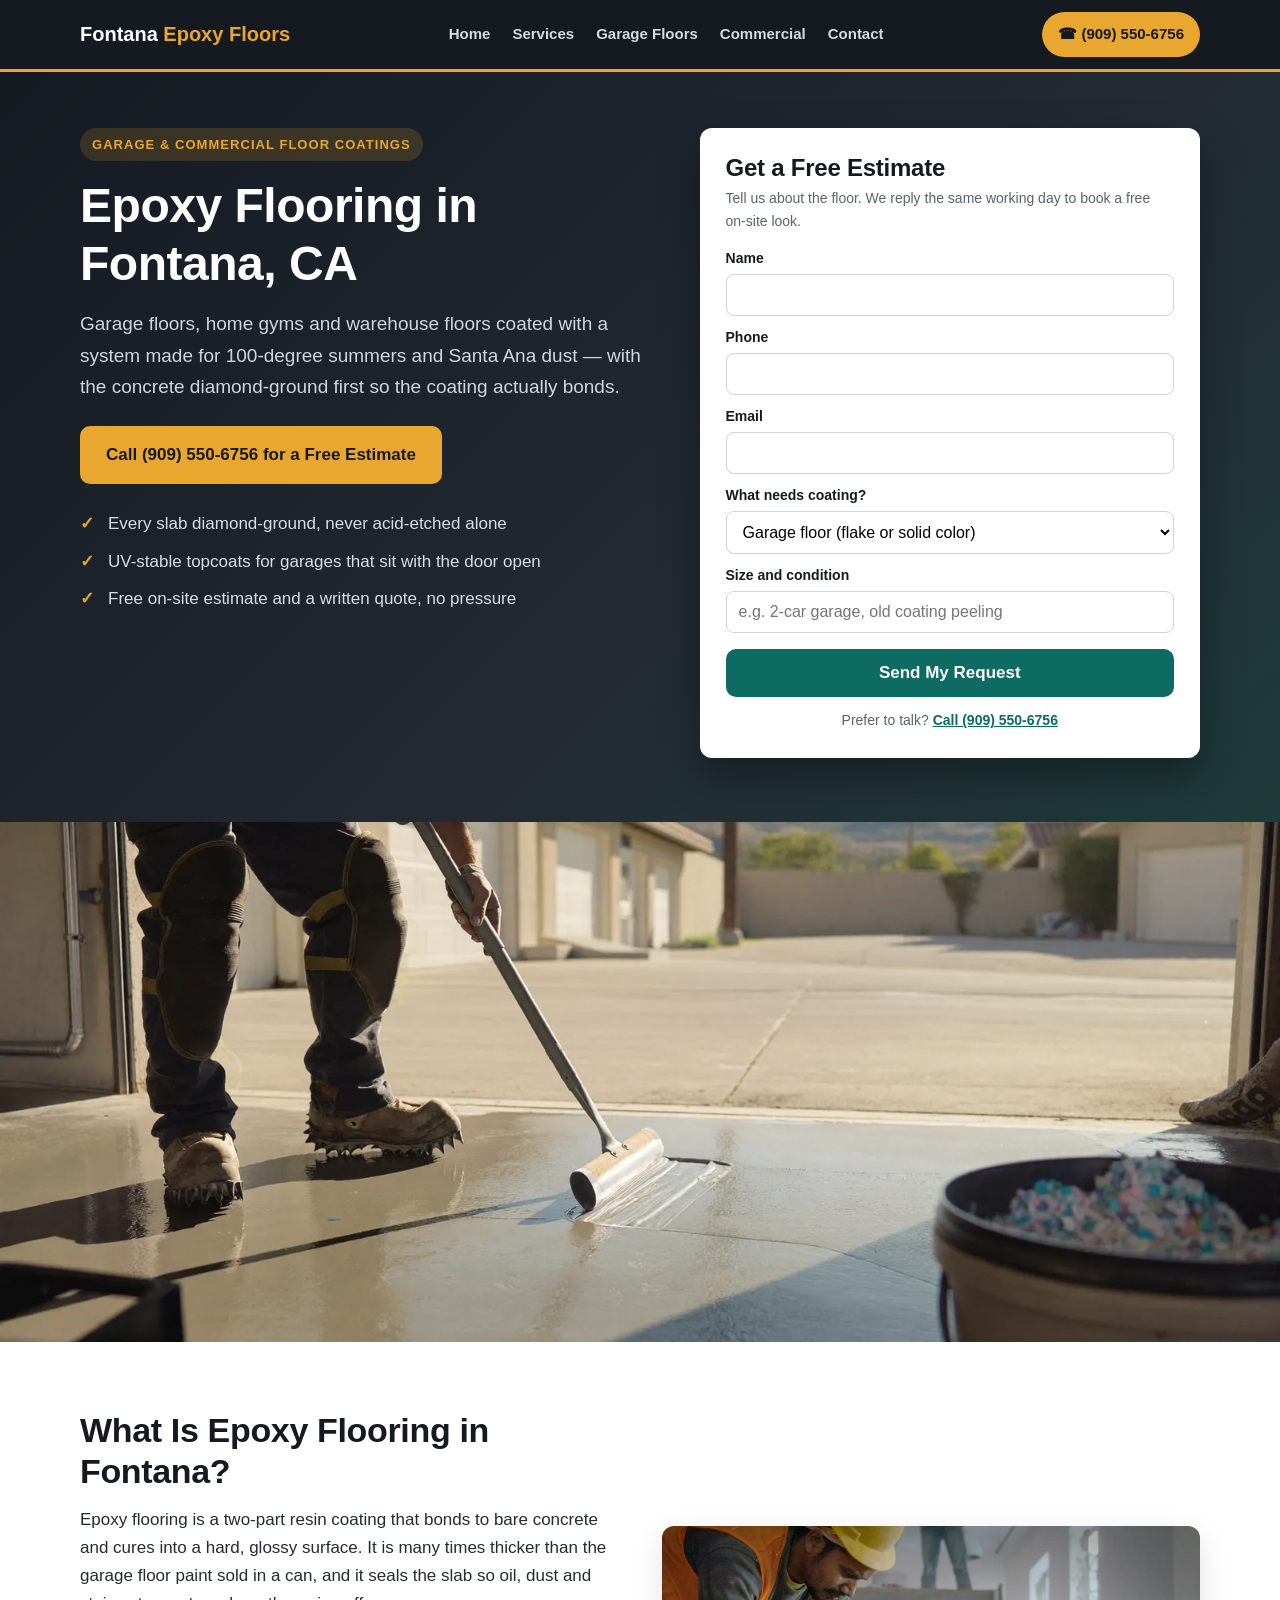
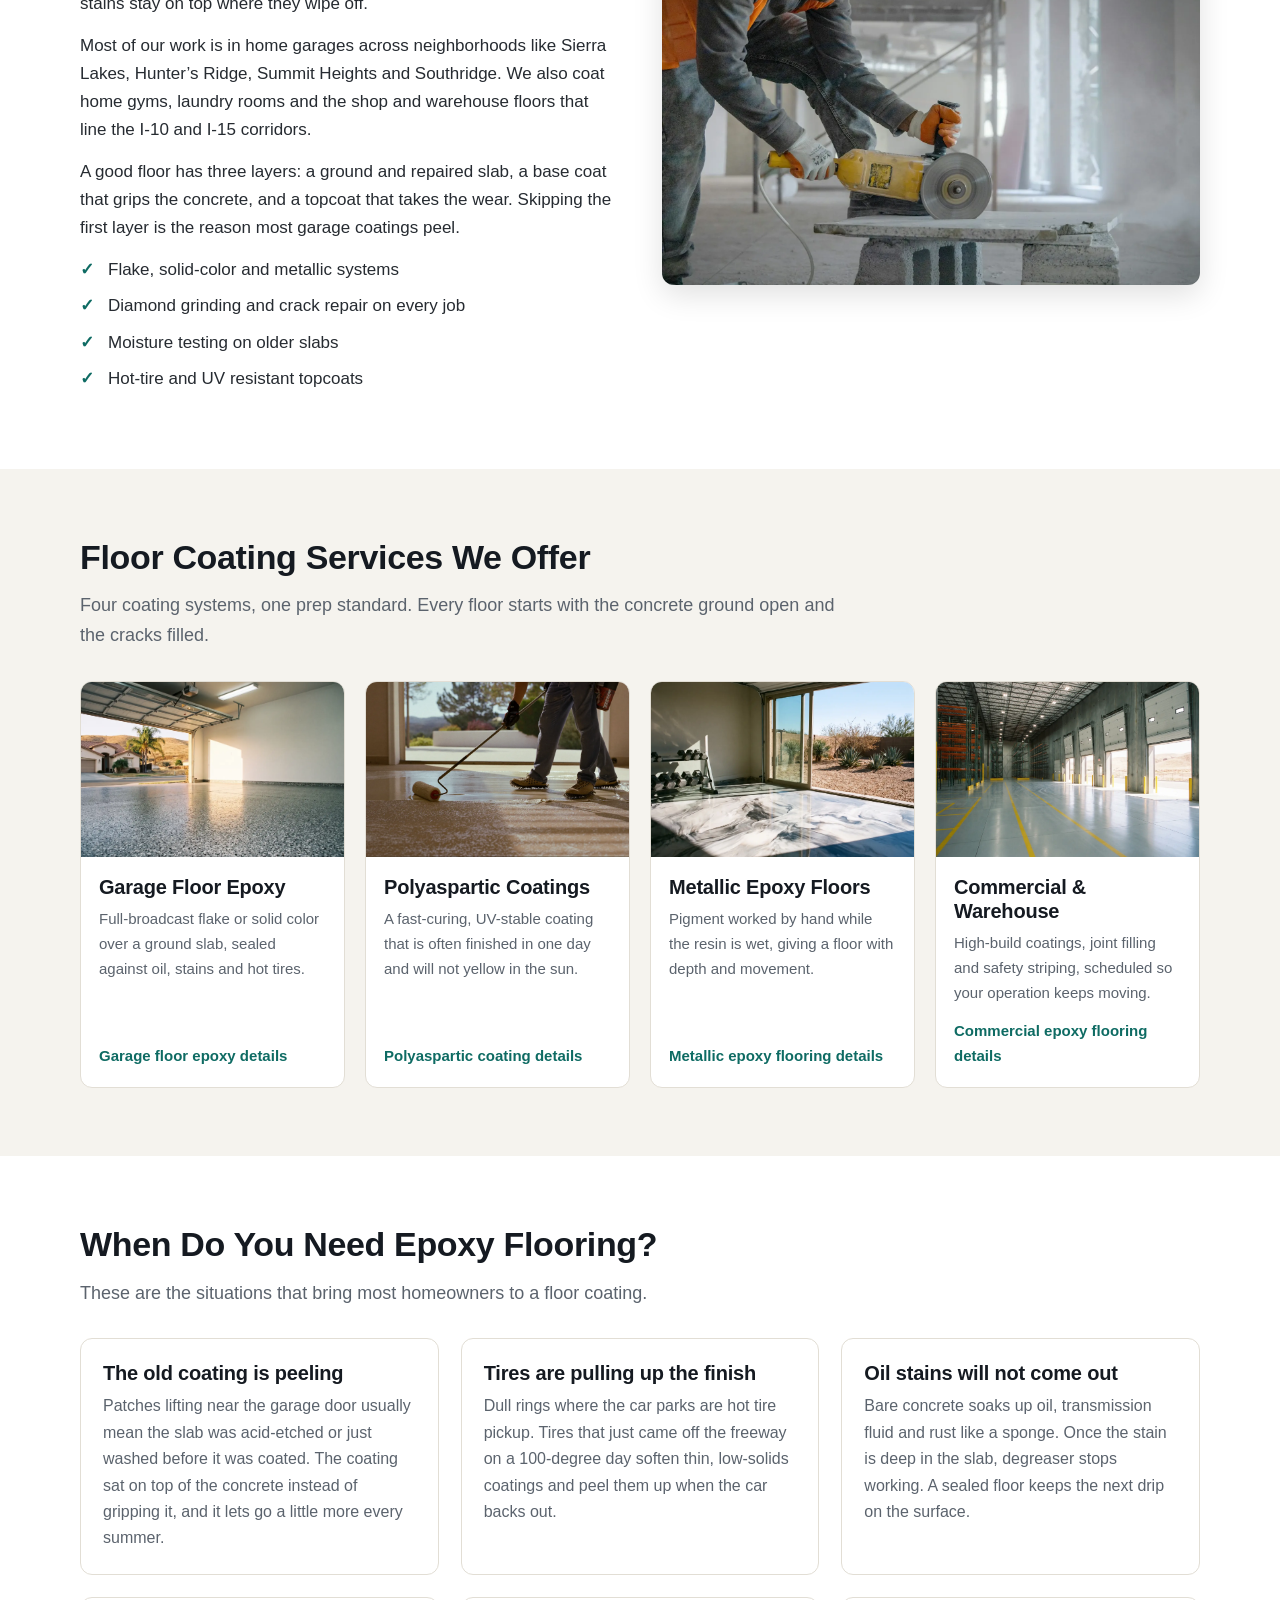
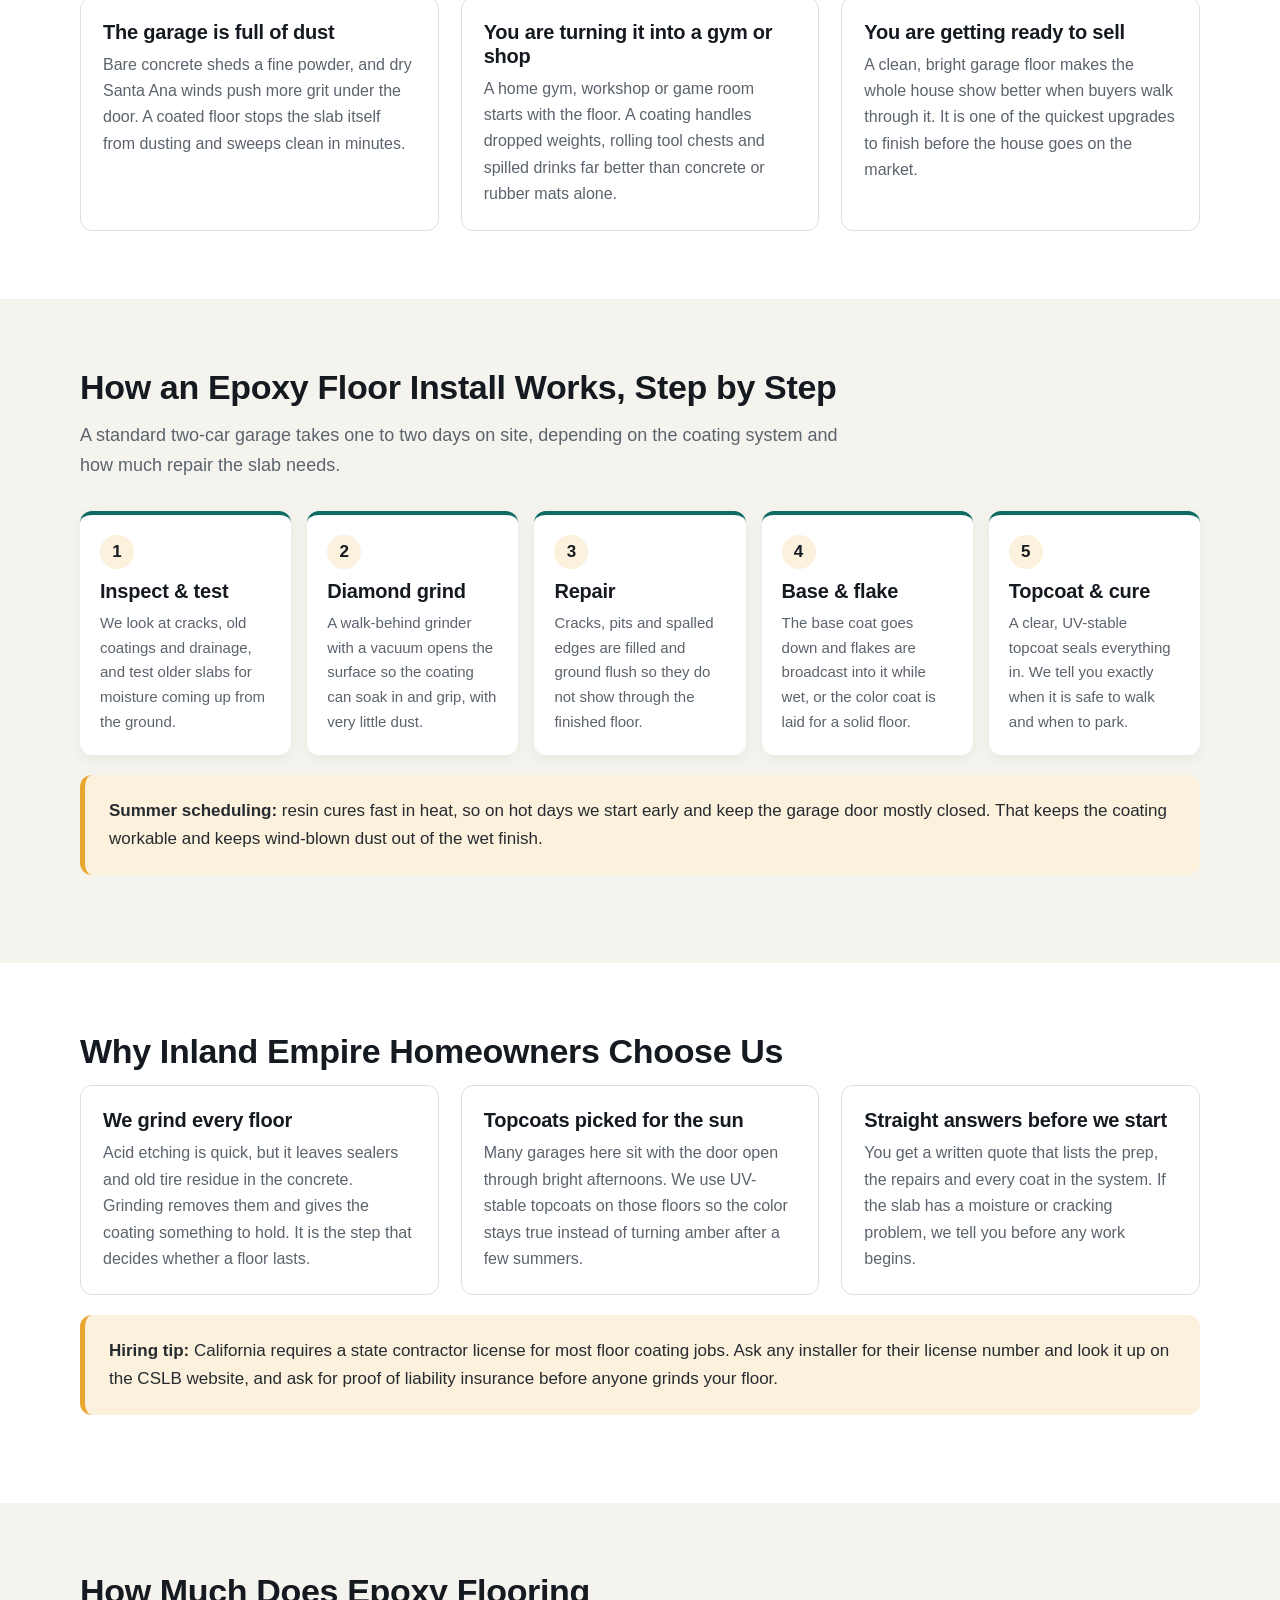
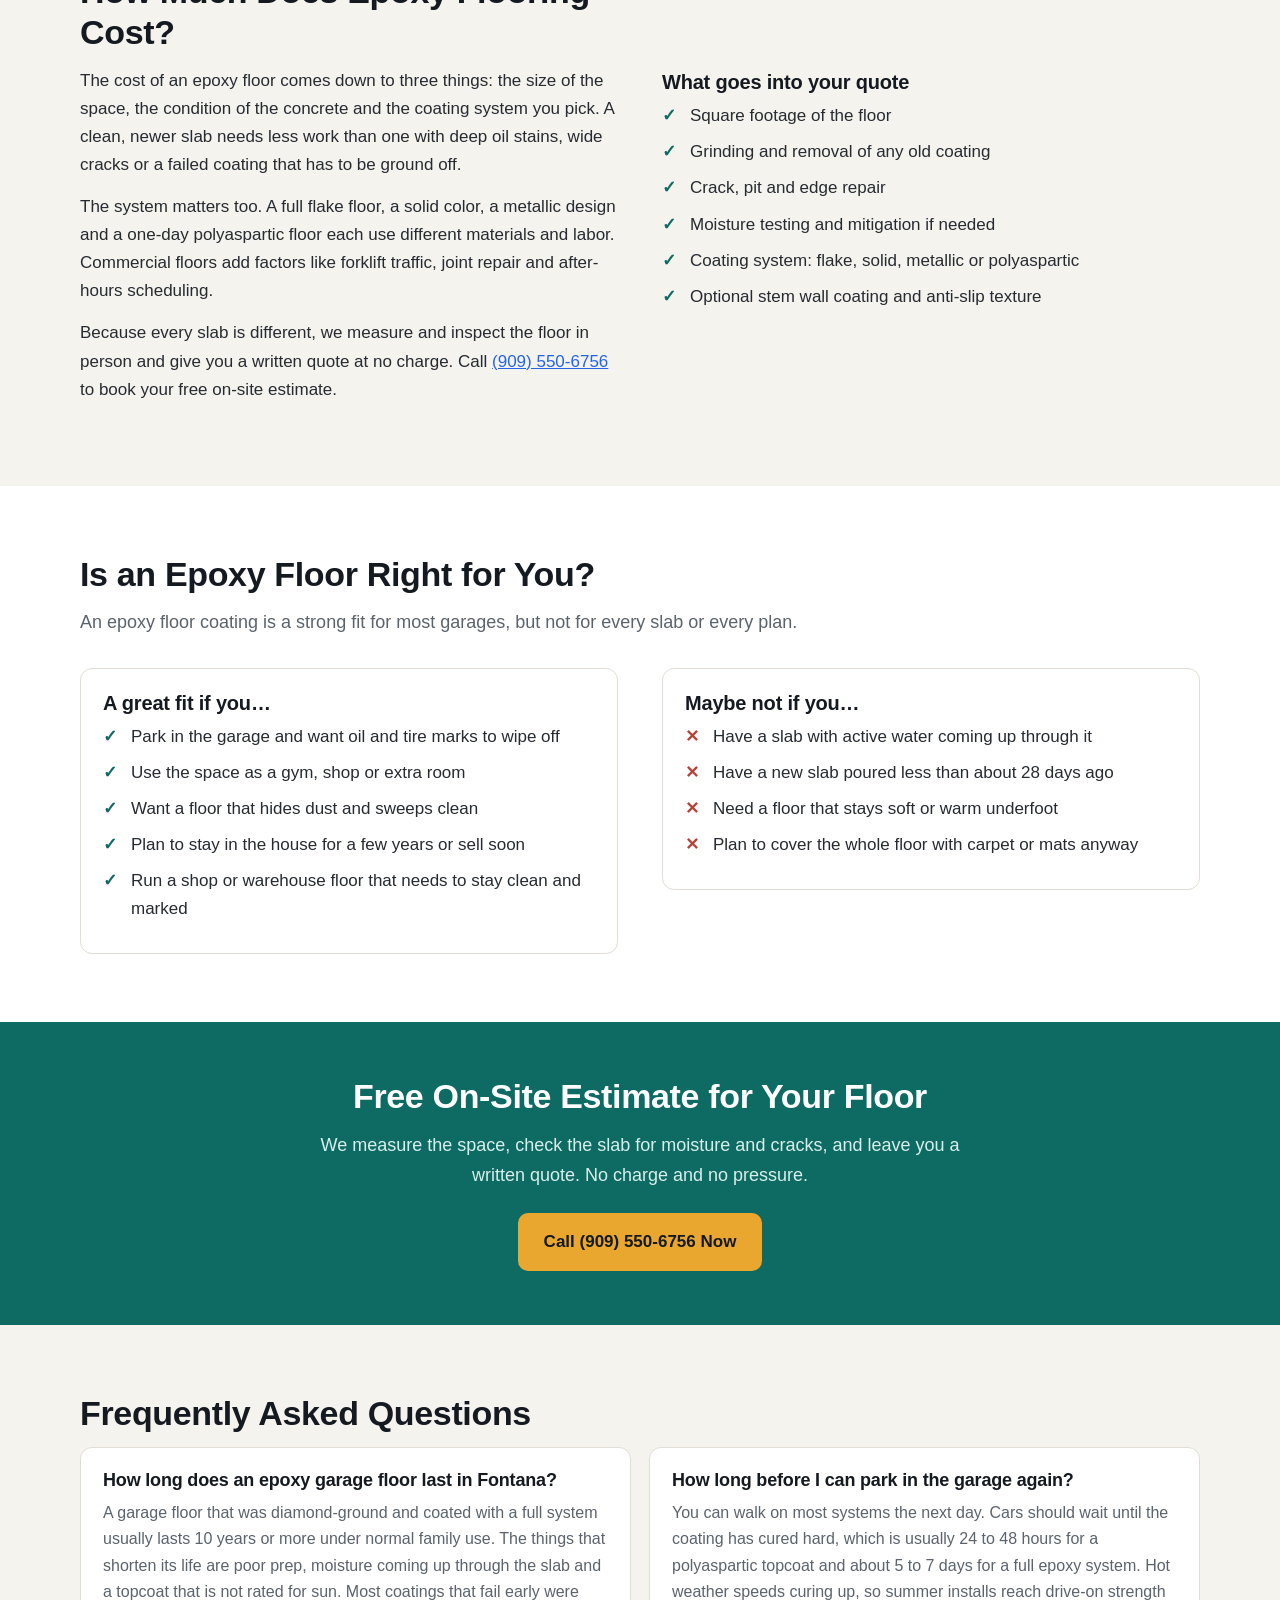
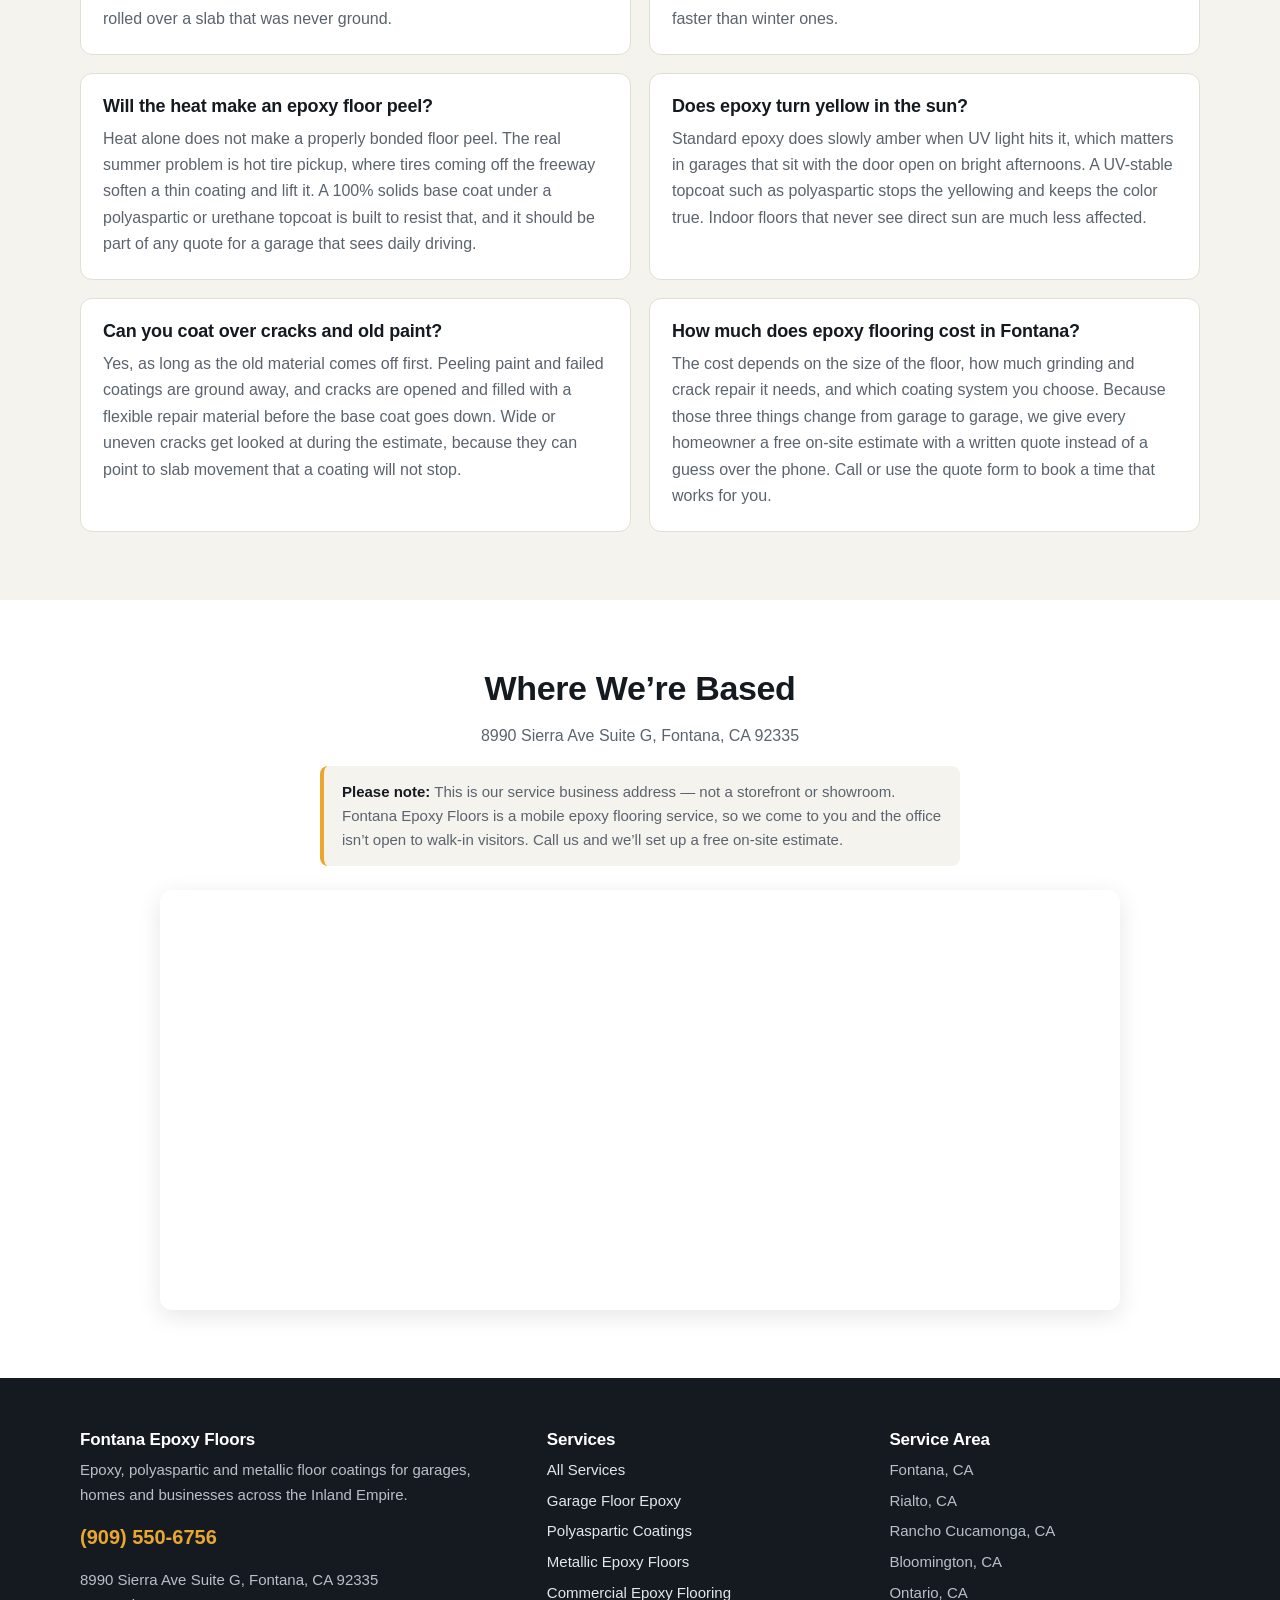
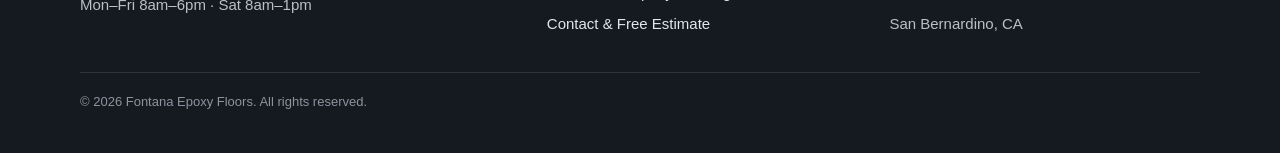
==== index.html @ c0e836db "Initial site build - Fontana Epoxy Floors Co-Authored-By: Claude Opus 5.5 <noreply@anthropic.com> Cl" ====
<!DOCTYPE html>
<html lang="en">
<head>
<meta charset="utf-8">
<meta name="viewport" content="width=device-width, initial-scale=1">
<title>Epoxy Flooring in Fontana, CA | Free On-Site Estimates</title>
<meta name="description" content="Epoxy flooring in Fontana, CA. Diamond-ground prep and sun-rated garage floor coatings built for Inland Empire heat. Free estimate: (909) 550-6756.">
<link rel="canonical" href="https://www.fontanaepoxyfloors.com/">
<link rel="stylesheet" href="styles.css">
<script type="application/ld+json">
{
  "@context": "https://schema.org",
  "@type": "LocalBusiness",
  "name": "Fontana Epoxy Floors",
  "url": "https://www.fontanaepoxyfloors.com/",
  "telephone": "+1-909-550-6756",
  "image": "https://www.fontanaepoxyfloors.com/epoxy-flooring-fontana-hero.webp",
  "address": {
    "@type": "PostalAddress",
    "streetAddress": "8990 Sierra Ave Suite G",
    "addressLocality": "Fontana",
    "addressRegion": "CA",
    "postalCode": "92335",
    "addressCountry": "US"
  },
  "areaServed": [
    "Fontana, CA",
    "Rialto, CA",
    "Rancho Cucamonga, CA",
    "Bloomington, CA",
    "Ontario, CA",
    "San Bernardino, CA"
  ],
  "description": "Epoxy flooring, polyaspartic garage coatings, metallic epoxy and commercial floor coatings in Fontana, CA",
  "openingHours": [
    "Mo-Fr 08:00-18:00",
    "Sa 08:00-13:00"
  ]
}
</script>
<script type="application/ld+json">
{
  "@context": "https://schema.org",
  "@type": "FAQPage",
  "mainEntity": [
    {
      "@type": "Question",
      "name": "How long does an epoxy garage floor last in Fontana?",
      "acceptedAnswer": {
        "@type": "Answer",
        "text": "A garage floor that was diamond-ground and coated with a full system usually lasts 10 years or more under normal family use. The things that shorten its life are poor prep, moisture coming up through the slab and a topcoat that is not rated for sun. Most coatings that fail early were rolled over a slab that was never ground."
      }
    },
    {
      "@type": "Question",
      "name": "How long before I can park in the garage again?",
      "acceptedAnswer": {
        "@type": "Answer",
        "text": "You can walk on most systems the next day. Cars should wait until the coating has cured hard, which is usually 24 to 48 hours for a polyaspartic topcoat and about 5 to 7 days for a full epoxy system. Hot weather speeds curing up, so summer installs reach drive-on strength faster than winter ones."
      }
    },
    {
      "@type": "Question",
      "name": "Will the heat make an epoxy floor peel?",
      "acceptedAnswer": {
        "@type": "Answer",
        "text": "Heat alone does not make a properly bonded floor peel. The real summer problem is hot tire pickup, where tires coming off the freeway soften a thin coating and lift it. A 100% solids base coat under a polyaspartic or urethane topcoat is built to resist that, and it should be part of any quote for a garage that sees daily driving."
      }
    },
    {
      "@type": "Question",
      "name": "Does epoxy turn yellow in the sun?",
      "acceptedAnswer": {
        "@type": "Answer",
        "text": "Standard epoxy does slowly amber when UV light hits it, which matters in garages that sit with the door open on bright afternoons. A UV-stable topcoat such as polyaspartic stops the yellowing and keeps the color true. Indoor floors that never see direct sun are much less affected."
      }
    },
    {
      "@type": "Question",
      "name": "Can you coat over cracks and old paint?",
      "acceptedAnswer": {
        "@type": "Answer",
        "text": "Yes, as long as the old material comes off first. Peeling paint and failed coatings are ground away, and cracks are opened and filled with a flexible repair material before the base coat goes down. Wide or uneven cracks get looked at during the estimate, because they can point to slab movement that a coating will not stop."
      }
    },
    {
      "@type": "Question",
      "name": "How much does epoxy flooring cost in Fontana?",
      "acceptedAnswer": {
        "@type": "Answer",
        "text": "The cost depends on the size of the floor, how much grinding and crack repair it needs, and which coating system you choose. Because those three things change from garage to garage, we give every homeowner a free on-site estimate with a written quote instead of a guess over the phone. Call or use the quote form to book a time that works for you."
      }
    }
  ]
}
</script>
</head>
<body>

<!-- NAV -->
<nav class="nav">
  <div class="nav-inner">
    <a class="brand" href="/">Fontana <span>Epoxy Floors</span></a>
    <div class="nav-links">
      <a href="/">Home</a>
      <a href="services.html">Services</a>
      <a href="garage-floor-epoxy-fontana.html">Garage Floors</a>
      <a href="commercial-epoxy-flooring-fontana.html">Commercial</a>
      <a href="contact.html">Contact</a>
    </div>
    <a class="nav-cta" href="tel:+19095506756">&#9742; (909) 550-6756</a>
  </div>
</nav>

<header class="hero">
  <div class="wrap hero-grid">
    <div class="hero-copy">
      <span class="eyebrow">Garage &amp; Commercial Floor Coatings</span>
      <h1>Epoxy Flooring in Fontana, CA</h1>
      <p class="hero-sub">Garage floors, home gyms and warehouse floors coated with a system made for 100-degree summers and Santa Ana dust &mdash; with the concrete diamond-ground first so the coating actually bonds.</p>
      <a class="btn" href="tel:+19095506756">Call (909) 550-6756 for a Free Estimate</a>
      <ul class="hero-points">
        <li>Every slab diamond-ground, never acid-etched alone</li>
        <li>UV-stable topcoats for garages that sit with the door open</li>
        <li>Free on-site estimate and a written quote, no pressure</li>
      </ul>
    </div>
    <div class="hero-form">
      <h2>Get a Free Estimate</h2>
      <p class="form-note">Tell us about the floor. We reply the same working day to book a free on-site look.</p>
      <form action="https://formspree.io/f/mgavgjoe" method="POST">
        <input type="hidden" name="_subject" value="New Lead &mdash; Epoxy Flooring in Fontana">
        <label for="hf-name">Name</label>
        <input type="text" id="hf-name" name="name" autocomplete="name" required>
        <label for="hf-phone">Phone</label>
        <input type="tel" id="hf-phone" name="phone" autocomplete="tel" required>
        <label for="hf-email">Email</label>
        <input type="email" id="hf-email" name="email" autocomplete="email">
        <label for="hf-service">What needs coating?</label>
        <select id="hf-service" name="service">
          <option>Garage floor (flake or solid color)</option>
          <option>Polyaspartic one-day coating</option>
          <option>Metallic epoxy floor</option>
          <option>Commercial or warehouse floor</option>
          <option>Patio, gym or other space</option>
        </select>
        <label for="hf-details">Size and condition</label>
        <input type="text" id="hf-details" name="details" placeholder="e.g. 2-car garage, old coating peeling">
        <input type="text" name="_gotcha" style="display:none" tabindex="-1" autocomplete="off">
        <button type="submit">Send My Request</button>
      </form>
      <p class="form-alt">Prefer to talk? <a href="tel:+19095506756">Call (909) 550-6756</a></p>
    </div>
  </div>
</header>

<section class="hero-band">
  <img src="epoxy-flooring-fontana-hero.webp" alt="Installer spreading epoxy across a two-car garage floor" width="1600" height="900">
</section>

<!-- WHAT IS IT -->
<section class="section">
  <div class="wrap grid2">
    <div>
      <h2>What Is Epoxy Flooring in Fontana?</h2>
      <p>Epoxy flooring is a two-part resin coating that bonds to bare concrete and cures into a hard, glossy surface. It is many times thicker than the garage floor paint sold in a can, and it seals the slab so oil, dust and stains stay on top where they wipe off.</p>
      <p>Most of our work is in home garages across neighborhoods like Sierra Lakes, Hunter&rsquo;s Ridge, Summit Heights and Southridge. We also coat home gyms, laundry rooms and the shop and warehouse floors that line the I-10 and I-15 corridors.</p>
      <p>A good floor has three layers: a ground and repaired slab, a base coat that grips the concrete, and a topcoat that takes the wear. Skipping the first layer is the reason most garage coatings peel.</p>
      <ul class="checks">
        <li>Flake, solid-color and metallic systems</li>
        <li>Diamond grinding and crack repair on every job</li>
        <li>Moisture testing on older slabs</li>
        <li>Hot-tire and UV resistant topcoats</li>
      </ul>
    </div>
    <div class="figure">
      <img src="concrete-floor-prep-fontana.webp" alt="Concrete prep work with a diamond blade before an epoxy floor coating" width="1600" height="1067" loading="lazy">
    </div>
  </div>
</section>

<!-- SERVICES GRID -->
<section class="section alt">
  <div class="wrap">
    <h2>Floor Coating Services We Offer</h2>
    <p class="lead">Four coating systems, one prep standard. Every floor starts with the concrete ground open and the cracks filled.</p>
    <div class="svc-grid">
      <div class="svc-card">
        <img src="flake-garage-floor-fontana.webp" alt="Finished flake epoxy garage floor with a glossy topcoat" width="1400" height="939" loading="lazy">
        <div class="svc-body">
          <h3>Garage Floor Epoxy</h3>
          <p>Full-broadcast flake or solid color over a ground slab, sealed against oil, stains and hot tires.</p>
          <a class="svc-link" href="garage-floor-epoxy-fontana.html">Garage floor epoxy details</a>
        </div>
      </div>
      <div class="svc-card">
        <img src="polyaspartic-topcoat-fontana.webp" alt="Contractor rolling a clear polyaspartic topcoat on a garage floor" width="1600" height="1067" loading="lazy">
        <div class="svc-body">
          <h3>Polyaspartic Coatings</h3>
          <p>A fast-curing, UV-stable coating that is often finished in one day and will not yellow in the sun.</p>
          <a class="svc-link" href="polyaspartic-garage-floor-fontana.html">Polyaspartic coating details</a>
        </div>
      </div>
      <div class="svc-card">
        <img src="metallic-epoxy-floor-fontana.webp" alt="Pearl and charcoal metallic epoxy floor in a home gym" width="1600" height="1073" loading="lazy">
        <div class="svc-body">
          <h3>Metallic Epoxy Floors</h3>
          <p>Pigment worked by hand while the resin is wet, giving a floor with depth and movement.</p>
          <a class="svc-link" href="metallic-epoxy-flooring-fontana.html">Metallic epoxy flooring details</a>
        </div>
      </div>
      <div class="svc-card">
        <img src="commercial-epoxy-floor-fontana.webp" alt="Warehouse floor coated with gray epoxy and yellow safety lanes" width="1600" height="1073" loading="lazy">
        <div class="svc-body">
          <h3>Commercial &amp; Warehouse</h3>
          <p>High-build coatings, joint filling and safety striping, scheduled so your operation keeps moving.</p>
          <a class="svc-link" href="commercial-epoxy-flooring-fontana.html">Commercial epoxy flooring details</a>
        </div>
      </div>
    </div>
  </div>
</section>

<!-- WHEN -->
<section class="section">
  <div class="wrap">
    <h2>When Do You Need Epoxy Flooring?</h2>
    <p class="lead">These are the situations that bring most homeowners to a floor coating.</p>
    <div class="grid3">
      <div class="card">
        <h3>The old coating is peeling</h3>
        <p>Patches lifting near the garage door usually mean the slab was acid-etched or just washed before it was coated. The coating sat on top of the concrete instead of gripping it, and it lets go a little more every summer.</p>
      </div>
      <div class="card">
        <h3>Tires are pulling up the finish</h3>
        <p>Dull rings where the car parks are hot tire pickup. Tires that just came off the freeway on a 100-degree day soften thin, low-solids coatings and peel them up when the car backs out.</p>
      </div>
      <div class="card">
        <h3>Oil stains will not come out</h3>
        <p>Bare concrete soaks up oil, transmission fluid and rust like a sponge. Once the stain is deep in the slab, degreaser stops working. A sealed floor keeps the next drip on the surface.</p>
      </div>
      <div class="card">
        <h3>The garage is full of dust</h3>
        <p>Bare concrete sheds a fine powder, and dry Santa Ana winds push more grit under the door. A coated floor stops the slab itself from dusting and sweeps clean in minutes.</p>
      </div>
      <div class="card">
        <h3>You are turning it into a gym or shop</h3>
        <p>A home gym, workshop or game room starts with the floor. A coating handles dropped weights, rolling tool chests and spilled drinks far better than concrete or rubber mats alone.</p>
      </div>
      <div class="card">
        <h3>You are getting ready to sell</h3>
        <p>A clean, bright garage floor makes the whole house show better when buyers walk through it. It is one of the quickest upgrades to finish before the house goes on the market.</p>
      </div>
    </div>
  </div>
</section>

<!-- HOW IT WORKS -->
<section class="section alt">
  <div class="wrap">
    <h2>How an Epoxy Floor Install Works, Step by Step</h2>
    <p class="lead">A standard two-car garage takes one to two days on site, depending on the coating system and how much repair the slab needs.</p>
    <div class="steps">
      <div class="step">
        <h3>Inspect &amp; test</h3>
        <p>We look at cracks, old coatings and drainage, and test older slabs for moisture coming up from the ground.</p>
      </div>
      <div class="step">
        <h3>Diamond grind</h3>
        <p>A walk-behind grinder with a vacuum opens the surface so the coating can soak in and grip, with very little dust.</p>
      </div>
      <div class="step">
        <h3>Repair</h3>
        <p>Cracks, pits and spalled edges are filled and ground flush so they do not show through the finished floor.</p>
      </div>
      <div class="step">
        <h3>Base &amp; flake</h3>
        <p>The base coat goes down and flakes are broadcast into it while wet, or the color coat is laid for a solid floor.</p>
      </div>
      <div class="step">
        <h3>Topcoat &amp; cure</h3>
        <p>A clear, UV-stable topcoat seals everything in. We tell you exactly when it is safe to walk and when to park.</p>
      </div>
    </div>
    <div class="callout">
      <p><strong>Summer scheduling:</strong> resin cures fast in heat, so on hot days we start early and keep the garage door mostly closed. That keeps the coating workable and keeps wind-blown dust out of the wet finish.</p>
    </div>
  </div>
</section>

<!-- WHY US -->
<section class="section">
  <div class="wrap">
    <h2>Why Inland Empire Homeowners Choose Us</h2>
    <div class="grid3">
      <div class="card">
        <h3>We grind every floor</h3>
        <p>Acid etching is quick, but it leaves sealers and old tire residue in the concrete. Grinding removes them and gives the coating something to hold. It is the step that decides whether a floor lasts.</p>
      </div>
      <div class="card">
        <h3>Topcoats picked for the sun</h3>
        <p>Many garages here sit with the door open through bright afternoons. We use UV-stable topcoats on those floors so the color stays true instead of turning amber after a few summers.</p>
      </div>
      <div class="card">
        <h3>Straight answers before we start</h3>
        <p>You get a written quote that lists the prep, the repairs and every coat in the system. If the slab has a moisture or cracking problem, we tell you before any work begins.</p>
      </div>
    </div>
    <div class="callout">
      <p><strong>Hiring tip:</strong> California requires a state contractor license for most floor coating jobs. Ask any installer for their license number and look it up on the CSLB website, and ask for proof of liability insurance before anyone grinds your floor.</p>
    </div>
  </div>
</section>

<!-- COST -->
<section class="section alt">
  <div class="wrap grid2">
    <div>
      <h2>How Much Does Epoxy Flooring Cost?</h2>
      <p>The cost of an epoxy floor comes down to three things: the size of the space, the condition of the concrete and the coating system you pick. A clean, newer slab needs less work than one with deep oil stains, wide cracks or a failed coating that has to be ground off.</p>
      <p>The system matters too. A full flake floor, a solid color, a metallic design and a one-day polyaspartic floor each use different materials and labor. Commercial floors add factors like forklift traffic, joint repair and after-hours scheduling.</p>
      <p>Because every slab is different, we measure and inspect the floor in person and give you a written quote at no charge. Call <a href="tel:+19095506756" style="color: #2563eb; text-decoration: underline;">(909) 550-6756</a> to book your free on-site estimate.</p>
    </div>
    <div>
      <h3>What goes into your quote</h3>
      <ul class="checks">
        <li>Square footage of the floor</li>
        <li>Grinding and removal of any old coating</li>
        <li>Crack, pit and edge repair</li>
        <li>Moisture testing and mitigation if needed</li>
        <li>Coating system: flake, solid, metallic or polyaspartic</li>
        <li>Optional stem wall coating and anti-slip texture</li>
      </ul>
    </div>
  </div>
</section>

<!-- RIGHT FOR YOU -->
<section class="section">
  <div class="wrap">
    <h2>Is an Epoxy Floor Right for You?</h2>
    <p class="lead">An epoxy floor coating is a strong fit for most garages, but not for every slab or every plan.</p>
    <div class="grid2" style="align-items:start;">
      <div class="card">
        <h3>A great fit if you&hellip;</h3>
        <ul class="checks">
          <li>Park in the garage and want oil and tire marks to wipe off</li>
          <li>Use the space as a gym, shop or extra room</li>
          <li>Want a floor that hides dust and sweeps clean</li>
          <li>Plan to stay in the house for a few years or sell soon</li>
          <li>Run a shop or warehouse floor that needs to stay clean and marked</li>
        </ul>
      </div>
      <div class="card">
        <h3>Maybe not if you&hellip;</h3>
        <ul class="xlist">
          <li>Have a slab with active water coming up through it</li>
          <li>Have a new slab poured less than about 28 days ago</li>
          <li>Need a floor that stays soft or warm underfoot</li>
          <li>Plan to cover the whole floor with carpet or mats anyway</li>
        </ul>
      </div>
    </div>
  </div>
</section>

<section class="cta-band">
  <div class="wrap">
    <h2>Free On-Site Estimate for Your Floor</h2>
    <p>We measure the space, check the slab for moisture and cracks, and leave you a written quote. No charge and no pressure.</p>
    <a class="btn" href="tel:+19095506756">Call (909) 550-6756 Now</a>
  </div>
</section>
<section class="section alt">
  <div class="wrap">
    <h2>Frequently Asked Questions</h2>
    <div class="faq">
      <div class="faq-item">
        <h3>How long does an epoxy garage floor last in Fontana?</h3>
        <p>A garage floor that was diamond-ground and coated with a full system usually lasts 10 years or more under normal family use. The things that shorten its life are poor prep, moisture coming up through the slab and a topcoat that is not rated for sun. Most coatings that fail early were rolled over a slab that was never ground.</p>
      </div>
      <div class="faq-item">
        <h3>How long before I can park in the garage again?</h3>
        <p>You can walk on most systems the next day. Cars should wait until the coating has cured hard, which is usually 24 to 48 hours for a polyaspartic topcoat and about 5 to 7 days for a full epoxy system. Hot weather speeds curing up, so summer installs reach drive-on strength faster than winter ones.</p>
      </div>
      <div class="faq-item">
        <h3>Will the heat make an epoxy floor peel?</h3>
        <p>Heat alone does not make a properly bonded floor peel. The real summer problem is hot tire pickup, where tires coming off the freeway soften a thin coating and lift it. A 100% solids base coat under a polyaspartic or urethane topcoat is built to resist that, and it should be part of any quote for a garage that sees daily driving.</p>
      </div>
      <div class="faq-item">
        <h3>Does epoxy turn yellow in the sun?</h3>
        <p>Standard epoxy does slowly amber when UV light hits it, which matters in garages that sit with the door open on bright afternoons. A UV-stable topcoat such as polyaspartic stops the yellowing and keeps the color true. Indoor floors that never see direct sun are much less affected.</p>
      </div>
      <div class="faq-item">
        <h3>Can you coat over cracks and old paint?</h3>
        <p>Yes, as long as the old material comes off first. Peeling paint and failed coatings are ground away, and cracks are opened and filled with a flexible repair material before the base coat goes down. Wide or uneven cracks get looked at during the estimate, because they can point to slab movement that a coating will not stop.</p>
      </div>
      <div class="faq-item">
        <h3>How much does epoxy flooring cost in Fontana?</h3>
        <p>The cost depends on the size of the floor, how much grinding and crack repair it needs, and which coating system you choose. Because those three things change from garage to garage, we give every homeowner a free on-site estimate with a written quote instead of a guess over the phone. Call or use the quote form to book a time that works for you.</p>
      </div>
    </div>
  </div>
</section>
<!-- MAP / LOCATION -->
<section class="section">
  <div class="wrap" style="text-align:center;">
    <h2>Where We&rsquo;re Based</h2>
    <p style="color:var(--muted); font-size:16px; margin-bottom:16px;">8990 Sierra Ave Suite G, Fontana, CA 92335</p>
    <p style="max-width:640px; margin:0 auto 24px; padding:14px 18px; background:var(--sand); border-left:4px solid var(--gold); border-radius:8px; font-size:15px; color:var(--muted); line-height:1.6; text-align:left;">
      <strong style="color:var(--ink);">Please note:</strong> This is our service business address &mdash; not a storefront or showroom. Fontana Epoxy Floors is a mobile epoxy flooring service, so we come to you and the office isn&rsquo;t open to walk-in visitors. Call us and we&rsquo;ll set up a free on-site estimate.
    </p>
    <div style="border-radius:12px; overflow:hidden; box-shadow:0 6px 24px rgba(0,0,0,0.10); max-width:960px; margin:0 auto;">
      <iframe title="Map to Fontana Epoxy Floors service address, 8990 Sierra Ave Suite G, Fontana, CA 92335" src="https://www.google.com/maps?q=8990%20Sierra%20Ave%20Suite%20G%2C%20Fontana%2C%20CA%2092335&amp;output=embed" width="100%" height="420" style="border:0; display:block;" loading="lazy" referrerpolicy="no-referrer-when-downgrade" allowfullscreen></iframe>
    </div>
  </div>
</section>

<!-- FOOTER -->
<footer class="footer">
  <div class="wrap">
    <div class="footer-grid">
      <div>
        <h3>Fontana Epoxy Floors</h3>
        <p>Epoxy, polyaspartic and metallic floor coatings for garages, homes and businesses across the Inland Empire.</p>
        <p><a class="footer-phone" href="tel:+19095506756">(909) 550-6756</a></p>
        <p>8990 Sierra Ave Suite G, Fontana, CA 92335<br>Mon&ndash;Fri 8am&ndash;6pm &middot; Sat 8am&ndash;1pm</p>
      </div>
      <div>
        <h3>Services</h3>
        <ul>
          <li><a href="services.html">All Services</a></li>
          <li><a href="garage-floor-epoxy-fontana.html">Garage Floor Epoxy</a></li>
          <li><a href="polyaspartic-garage-floor-fontana.html">Polyaspartic Coatings</a></li>
          <li><a href="metallic-epoxy-flooring-fontana.html">Metallic Epoxy Floors</a></li>
          <li><a href="commercial-epoxy-flooring-fontana.html">Commercial Epoxy Flooring</a></li>
          <li><a href="contact.html">Contact &amp; Free Estimate</a></li>
        </ul>
      </div>
      <div>
        <h3>Service Area</h3>
        <ul>
          <li>Fontana, CA</li>
          <li>Rialto, CA</li>
          <li>Rancho Cucamonga, CA</li>
          <li>Bloomington, CA</li>
          <li>Ontario, CA</li>
          <li>San Bernardino, CA</li>
        </ul>
      </div>
    </div>
    <p class="copy">&copy; 2026 Fontana Epoxy Floors. All rights reserved.</p>
  </div>
</footer>

</body>
</html>
---- styles.css ----
/* Fontana Epoxy Floors - graphite / deep teal / desert gold */
:root{
  --ink:#151a21;
  --ink-2:#232a33;
  --teal:#0e6b63;
  --teal-dark:#0a524c;
  --gold:#e9a72f;
  --gold-soft:#fbf1dc;
  --sand:#f5f3ee;
  --line:#e2ded5;
  --text:#262b31;
  --muted:#5b636d;
  --white:#ffffff;
  --link:#2563eb;
  --radius:12px;
}
*{box-sizing:border-box;margin:0;padding:0}
html{-webkit-text-size-adjust:100%}
body{font-family:-apple-system,BlinkMacSystemFont,"Segoe UI",Roboto,"Helvetica Neue",Arial,sans-serif;color:var(--text);background:var(--white);line-height:1.65;font-size:17px}
img{max-width:100%;height:auto;display:block}
a{color:inherit}
h1,h2,h3{color:var(--ink);line-height:1.2;font-weight:800;letter-spacing:-0.01em}
h1{font-size:clamp(32px,5vw,48px)}
h2{font-size:clamp(25px,3.4vw,34px);margin-bottom:14px}
h3{font-size:20px;margin-bottom:8px}
p{margin-bottom:14px}
.wrap{max-width:1160px;margin:0 auto;padding:0 20px}
.narrow{max-width:820px}

/* NAV */
.nav{position:sticky;top:0;z-index:50;background:var(--ink);border-bottom:3px solid var(--gold)}
.nav-inner{max-width:1160px;margin:0 auto;padding:12px 20px;display:flex;align-items:center;justify-content:space-between;gap:16px}
.brand{color:var(--white);text-decoration:none;font-weight:800;font-size:20px;white-space:nowrap}
.brand span{color:var(--gold)}
.nav-links{display:flex;gap:22px}
.nav-links a{color:#d6dbe1;text-decoration:none;font-size:15px;font-weight:600}
.nav-links a:hover{color:var(--white)}
.nav-cta{background:var(--gold);color:var(--ink);text-decoration:none;font-weight:800;padding:10px 16px;border-radius:999px;white-space:nowrap;font-size:15px}
@media(max-width:900px){.nav-links{display:none}.brand{font-size:17px}.nav-cta{font-size:14px;padding:9px 12px}}

/* HERO */
.hero{background:linear-gradient(135deg,var(--ink) 0%,var(--ink-2) 60%,#1d3b3a 100%);color:#e8ecef;padding:56px 0 64px}
.hero-grid{display:grid;grid-template-columns:1.15fr 1fr;gap:44px;align-items:start}
.eyebrow{display:inline-block;background:rgba(233,167,47,.16);color:var(--gold);font-size:13px;font-weight:800;letter-spacing:.08em;text-transform:uppercase;padding:6px 12px;border-radius:999px;margin-bottom:16px}
.hero h1{color:var(--white);margin-bottom:16px}
.hero-sub{font-size:19px;color:#cfd6dc;margin-bottom:24px;max-width:600px}
.btn{display:inline-block;background:var(--gold);color:var(--ink);text-decoration:none;font-weight:800;padding:15px 26px;border-radius:10px;font-size:17px}
.btn:hover{background:#f3b94d}
.btn-teal{background:var(--teal);color:var(--white)}
.btn-teal:hover{background:var(--teal-dark)}
.hero-points{list-style:none;margin-top:26px}
.hero-points li{padding-left:28px;position:relative;margin-bottom:9px;color:#d9dee3}
.hero-points li:before{content:"\2713";position:absolute;left:0;color:var(--gold);font-weight:900}
.hero-form{background:var(--white);color:var(--text);border-radius:var(--radius);padding:26px;box-shadow:0 18px 40px rgba(0,0,0,.35)}
.hero-form h2{font-size:24px;margin-bottom:4px}
.form-note{font-size:14px;color:var(--muted);margin-bottom:14px}
.hero-form label,.contact-form label{display:block;font-size:14px;font-weight:700;margin:10px 0 4px;color:var(--ink)}
.hero-form input,.hero-form select,.contact-form input,.contact-form select,.contact-form textarea{width:100%;padding:11px 12px;border:1px solid #cfd3d8;border-radius:8px;font-size:16px;font-family:inherit;background:var(--white)}
.contact-form textarea{min-height:120px}
.hero-form button,.contact-form button{width:100%;margin-top:16px;background:var(--teal);color:var(--white);border:0;border-radius:10px;padding:14px;font-size:17px;font-weight:800;cursor:pointer}
.hero-form button:hover,.contact-form button:hover{background:var(--teal-dark)}
.form-alt{font-size:14px;margin:12px 0 0;text-align:center;color:var(--muted)}
.form-alt a{color:var(--teal);font-weight:800}
@media(max-width:900px){.hero-grid{grid-template-columns:1fr}.hero{padding:40px 0 48px}}

.hero-band img{width:100%;max-height:520px;object-fit:cover}

/* SECTIONS */
.section{padding:68px 0}
.section.alt{background:var(--sand)}
.lead{font-size:18px;color:var(--muted);max-width:760px;margin-bottom:30px}
.grid2{display:grid;grid-template-columns:1fr 1fr;gap:44px;align-items:center}
.grid3{display:grid;grid-template-columns:repeat(3,1fr);gap:22px}
.figure img{border-radius:var(--radius);box-shadow:0 10px 30px rgba(0,0,0,.12)}
.card{background:var(--white);border:1px solid var(--line);border-radius:var(--radius);padding:22px}
.section.alt .card{border-color:#e7e2d7}
.card p{margin-bottom:0;color:var(--muted);font-size:16px}
.checks{list-style:none;margin-top:8px}
.checks li{padding-left:28px;position:relative;margin-bottom:8px}
.checks li:before{content:"\2713";position:absolute;left:0;color:var(--teal);font-weight:900}
.xlist{list-style:none;margin-top:8px}
.xlist li{padding-left:28px;position:relative;margin-bottom:8px}
.xlist li:before{content:"\2715";position:absolute;left:0;color:#b4443a;font-weight:900}
@media(max-width:900px){.grid2,.grid3{grid-template-columns:1fr}.section{padding:52px 0}}

/* SERVICE CARDS */
.svc-grid{display:grid;grid-template-columns:repeat(4,1fr);gap:20px}
.svc-card{background:var(--white);border-radius:var(--radius);overflow:hidden;border:1px solid var(--line);display:flex;flex-direction:column}
.svc-card img{aspect-ratio:3/2;object-fit:cover;width:100%}
.svc-body{padding:18px;display:flex;flex-direction:column;flex:1}
.svc-body p{font-size:15px;color:var(--muted);flex:1}
.svc-link{color:var(--teal);font-weight:800;text-decoration:none;font-size:15px}
.svc-link:hover{text-decoration:underline}
@media(max-width:1000px){.svc-grid{grid-template-columns:repeat(2,1fr)}}
@media(max-width:560px){.svc-grid{grid-template-columns:1fr}}

/* STEPS */
.steps{counter-reset:step;display:grid;grid-template-columns:repeat(5,1fr);gap:16px}
.step{background:var(--white);border-top:4px solid var(--teal);border-radius:var(--radius);padding:20px;box-shadow:0 4px 14px rgba(0,0,0,.05)}
.step:before{counter-increment:step;content:counter(step);display:inline-flex;align-items:center;justify-content:center;width:34px;height:34px;border-radius:50%;background:var(--gold-soft);color:var(--ink);font-weight:900;margin-bottom:10px}
.step p{font-size:15px;color:var(--muted);margin:0}
@media(max-width:1000px){.steps{grid-template-columns:1fr 1fr}}
@media(max-width:560px){.steps{grid-template-columns:1fr}}

/* CALLOUT / CTA */
.callout{background:var(--gold-soft);border-left:5px solid var(--gold);border-radius:var(--radius);padding:22px 24px;margin:20px 0}
.callout p:last-child{margin-bottom:0}
.cta-band{background:var(--teal);color:var(--white);padding:54px 0;text-align:center}
.cta-band h2{color:var(--white)}
.cta-band p{color:#d8efec;font-size:18px;max-width:680px;margin:0 auto 22px}

/* COMPARE TABLE */
.compare{width:100%;border-collapse:collapse;background:var(--white);border-radius:var(--radius);overflow:hidden;font-size:16px}
.compare th,.compare td{padding:13px 14px;border-bottom:1px solid var(--line);text-align:left;vertical-align:top}
.compare th{background:var(--ink);color:var(--white);font-size:15px}
.table-scroll{overflow-x:auto}

/* FAQ */
.faq{display:grid;grid-template-columns:1fr 1fr;gap:18px}
.faq-item{background:var(--white);border:1px solid var(--line);border-radius:var(--radius);padding:22px}
.faq-item h3{font-size:18px}
.faq-item p{margin:0;color:var(--muted);font-size:16px}
@media(max-width:900px){.faq{grid-template-columns:1fr}}

/* CONTACT */
.contact-grid{display:grid;grid-template-columns:1.2fr 1fr;gap:40px;align-items:start}
.info-card{background:var(--sand);border-radius:var(--radius);padding:24px}
.info-card p{margin-bottom:10px}
.info-card a{color:var(--teal);font-weight:800}
@media(max-width:900px){.contact-grid{grid-template-columns:1fr}}

/* FOOTER */
.footer{background:var(--ink);color:#b9c0c8;padding:52px 0 26px;font-size:15px}
.footer-grid{display:grid;grid-template-columns:1.4fr 1fr 1fr;gap:32px}
.footer h3{color:var(--white);font-size:17px}
.footer a{color:#e3e7eb;text-decoration:none}
.footer a:hover{text-decoration:underline}
.footer ul{list-style:none}
.footer li{margin-bottom:6px}
.footer-phone{color:var(--gold)!important;font-weight:800;font-size:20px}
.copy{border-top:1px solid #2c343e;margin-top:30px;padding-top:18px;font-size:13px;color:#8b949e}
@media(max-width:900px){.footer-grid{grid-template-columns:1fr}}
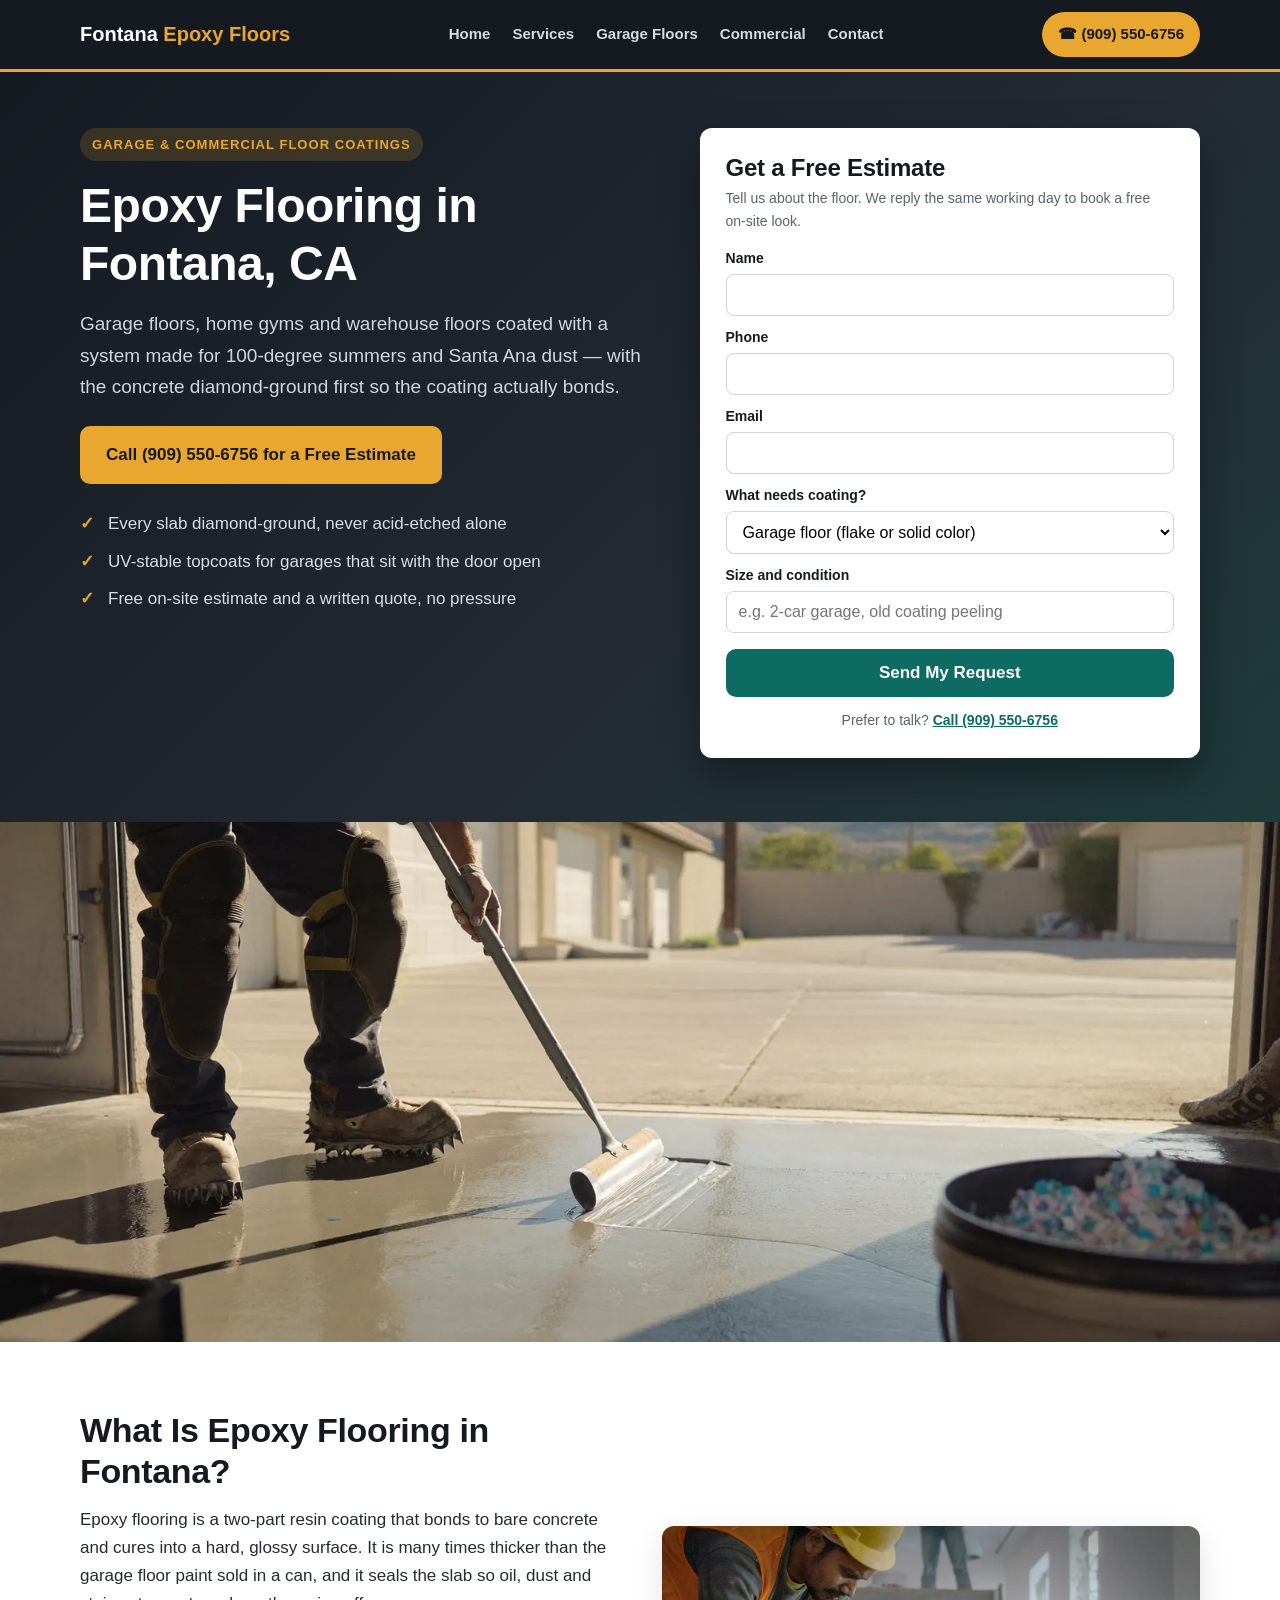
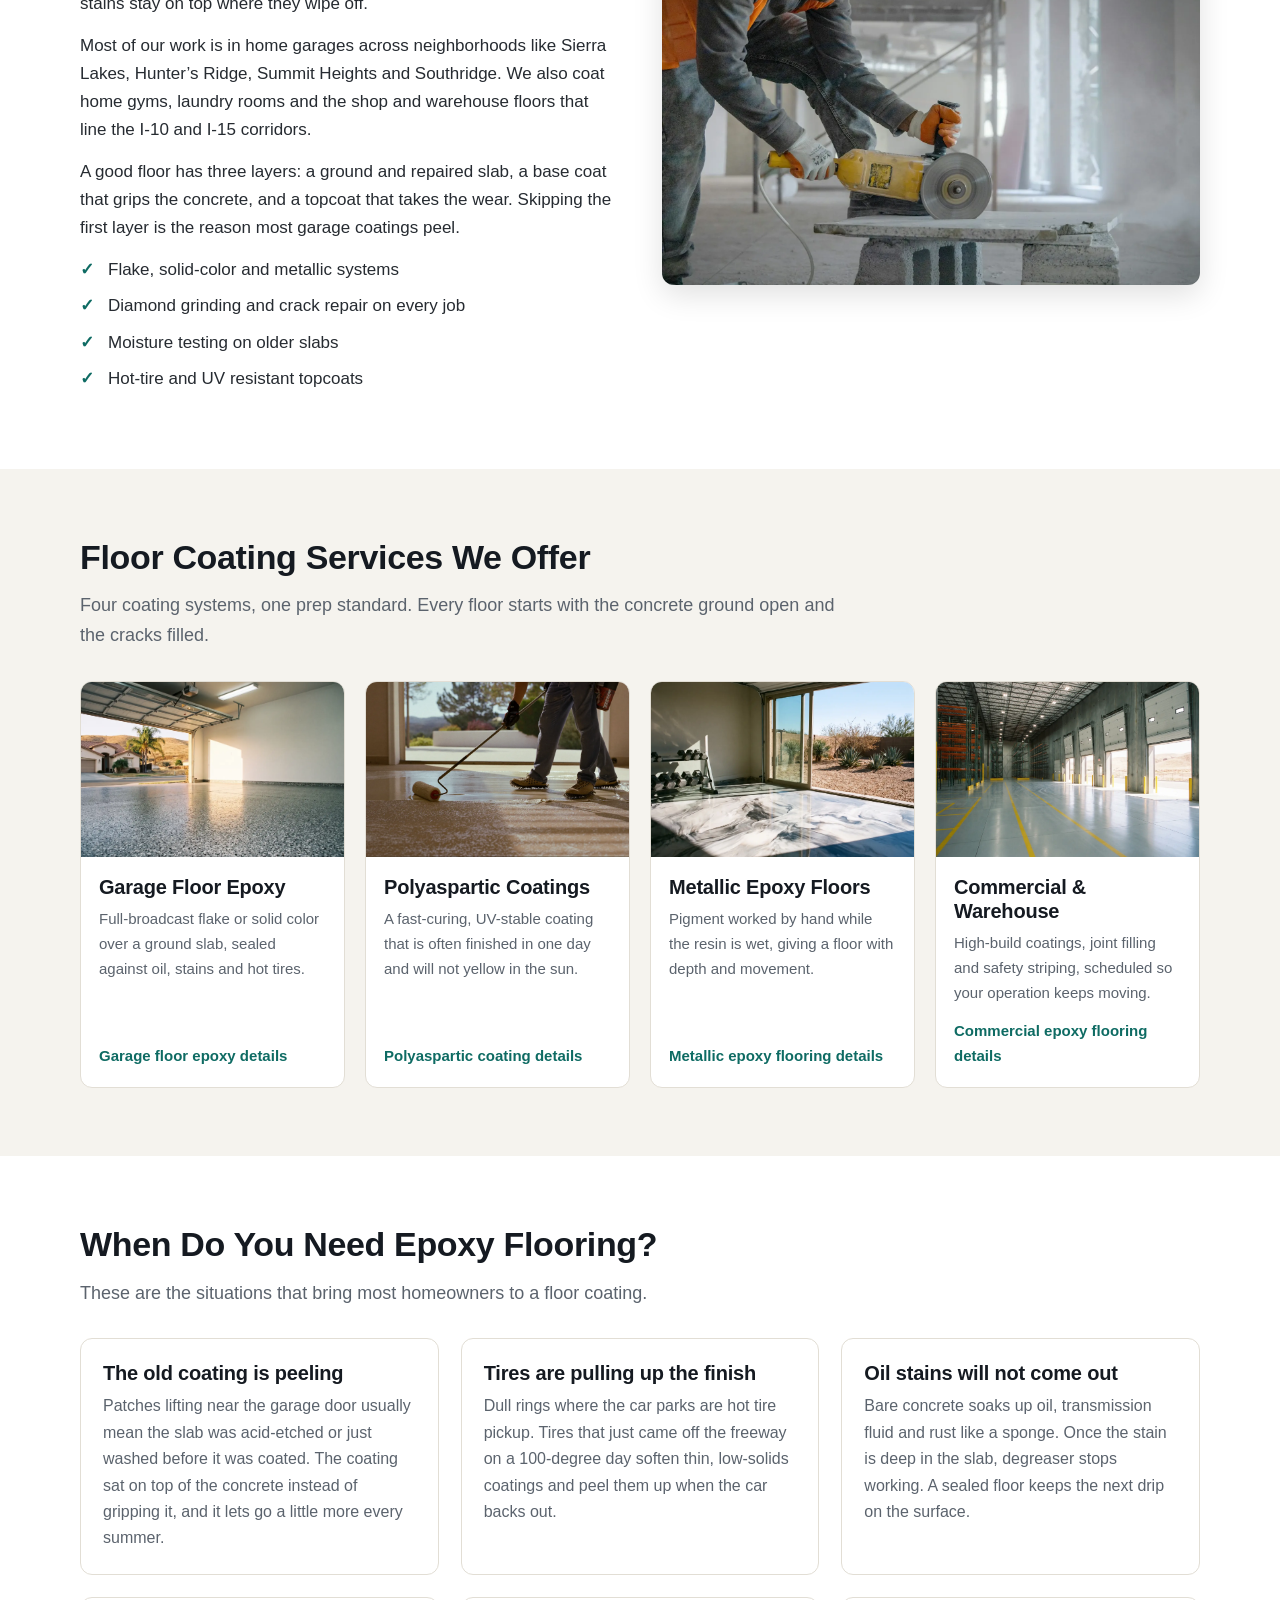
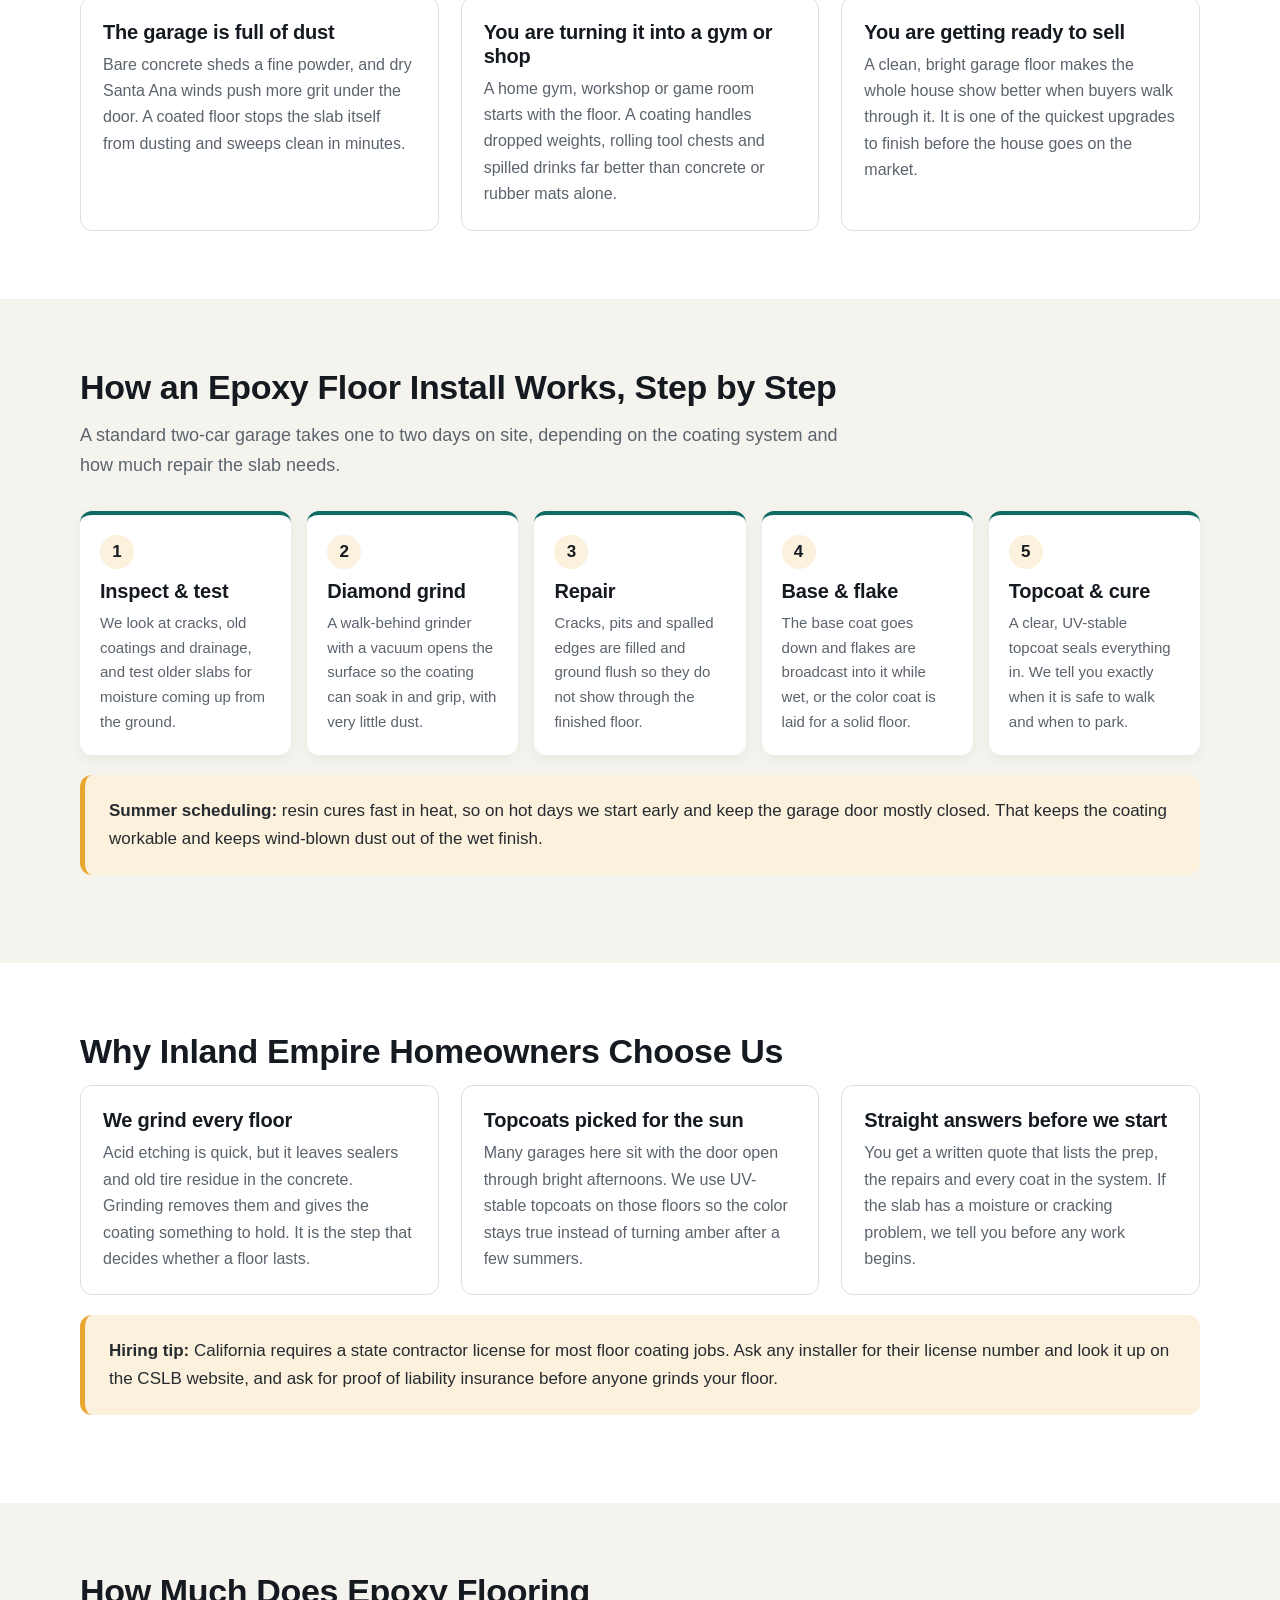
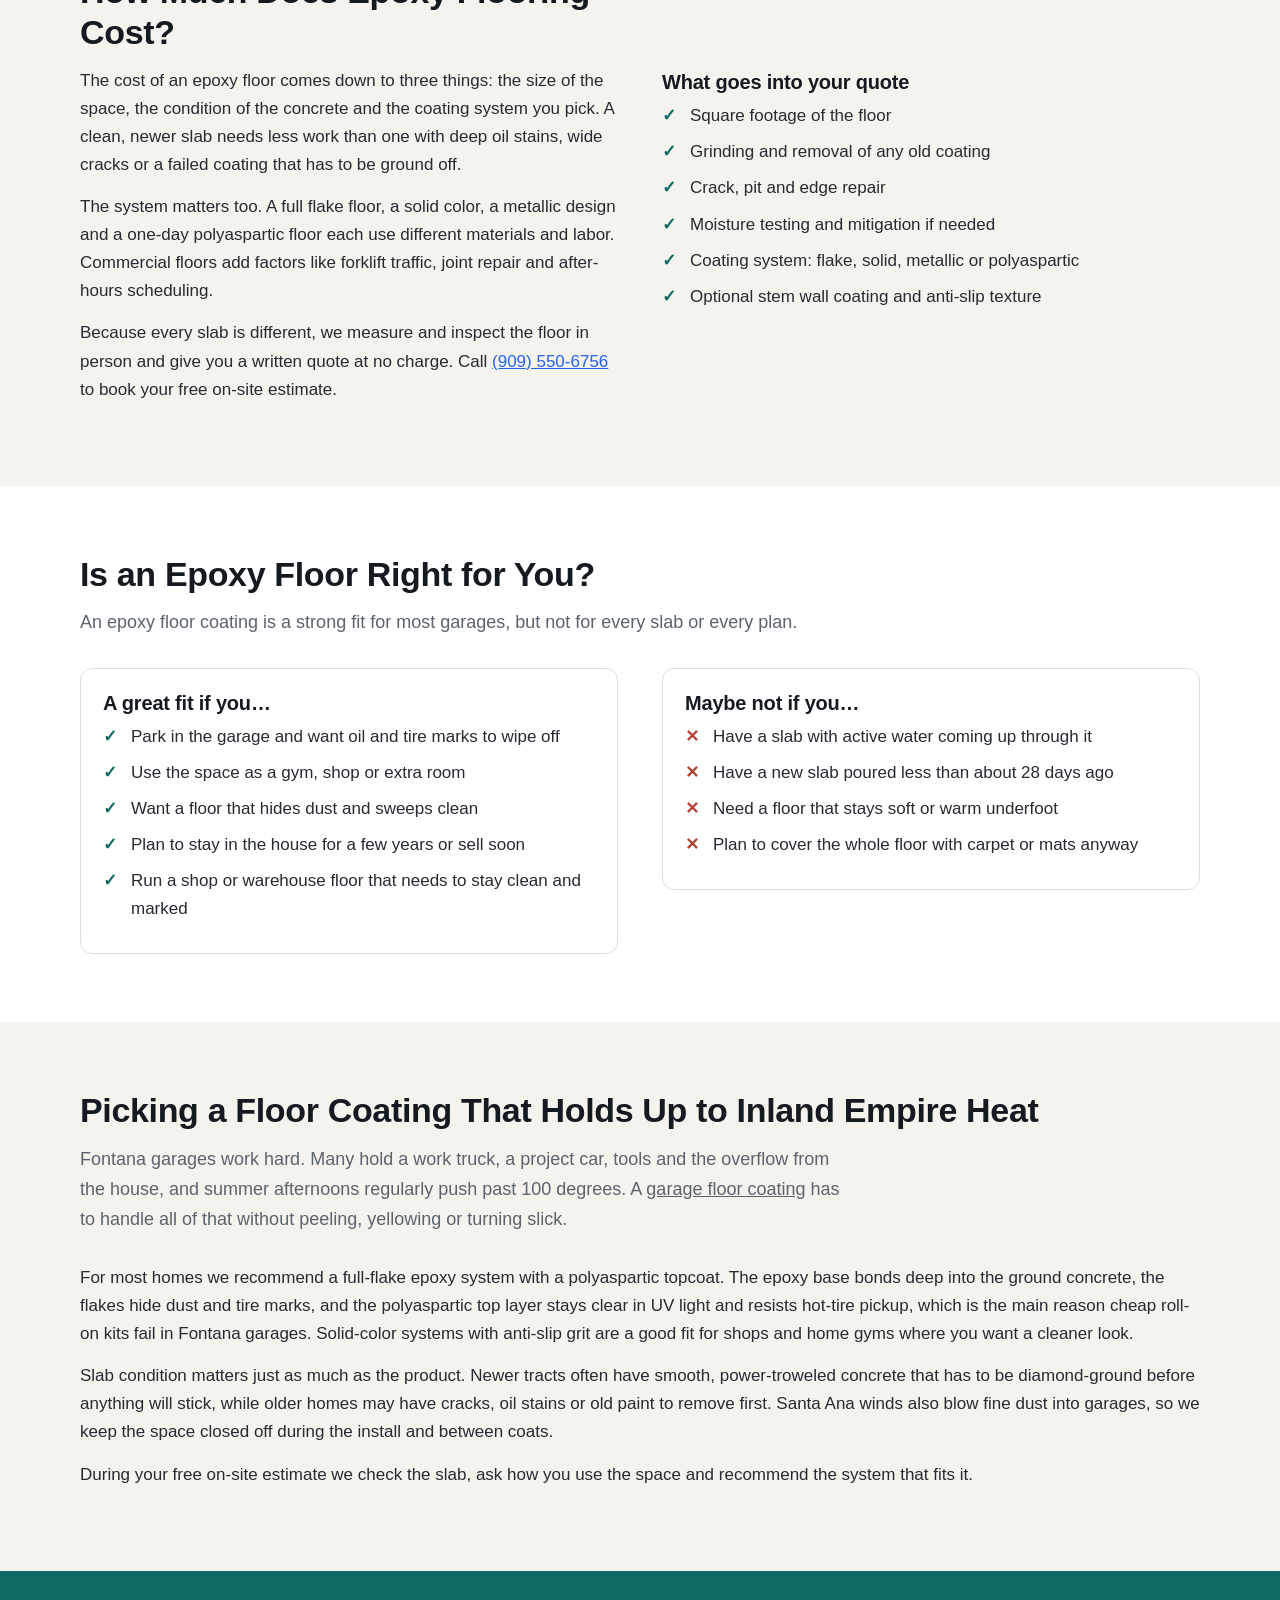
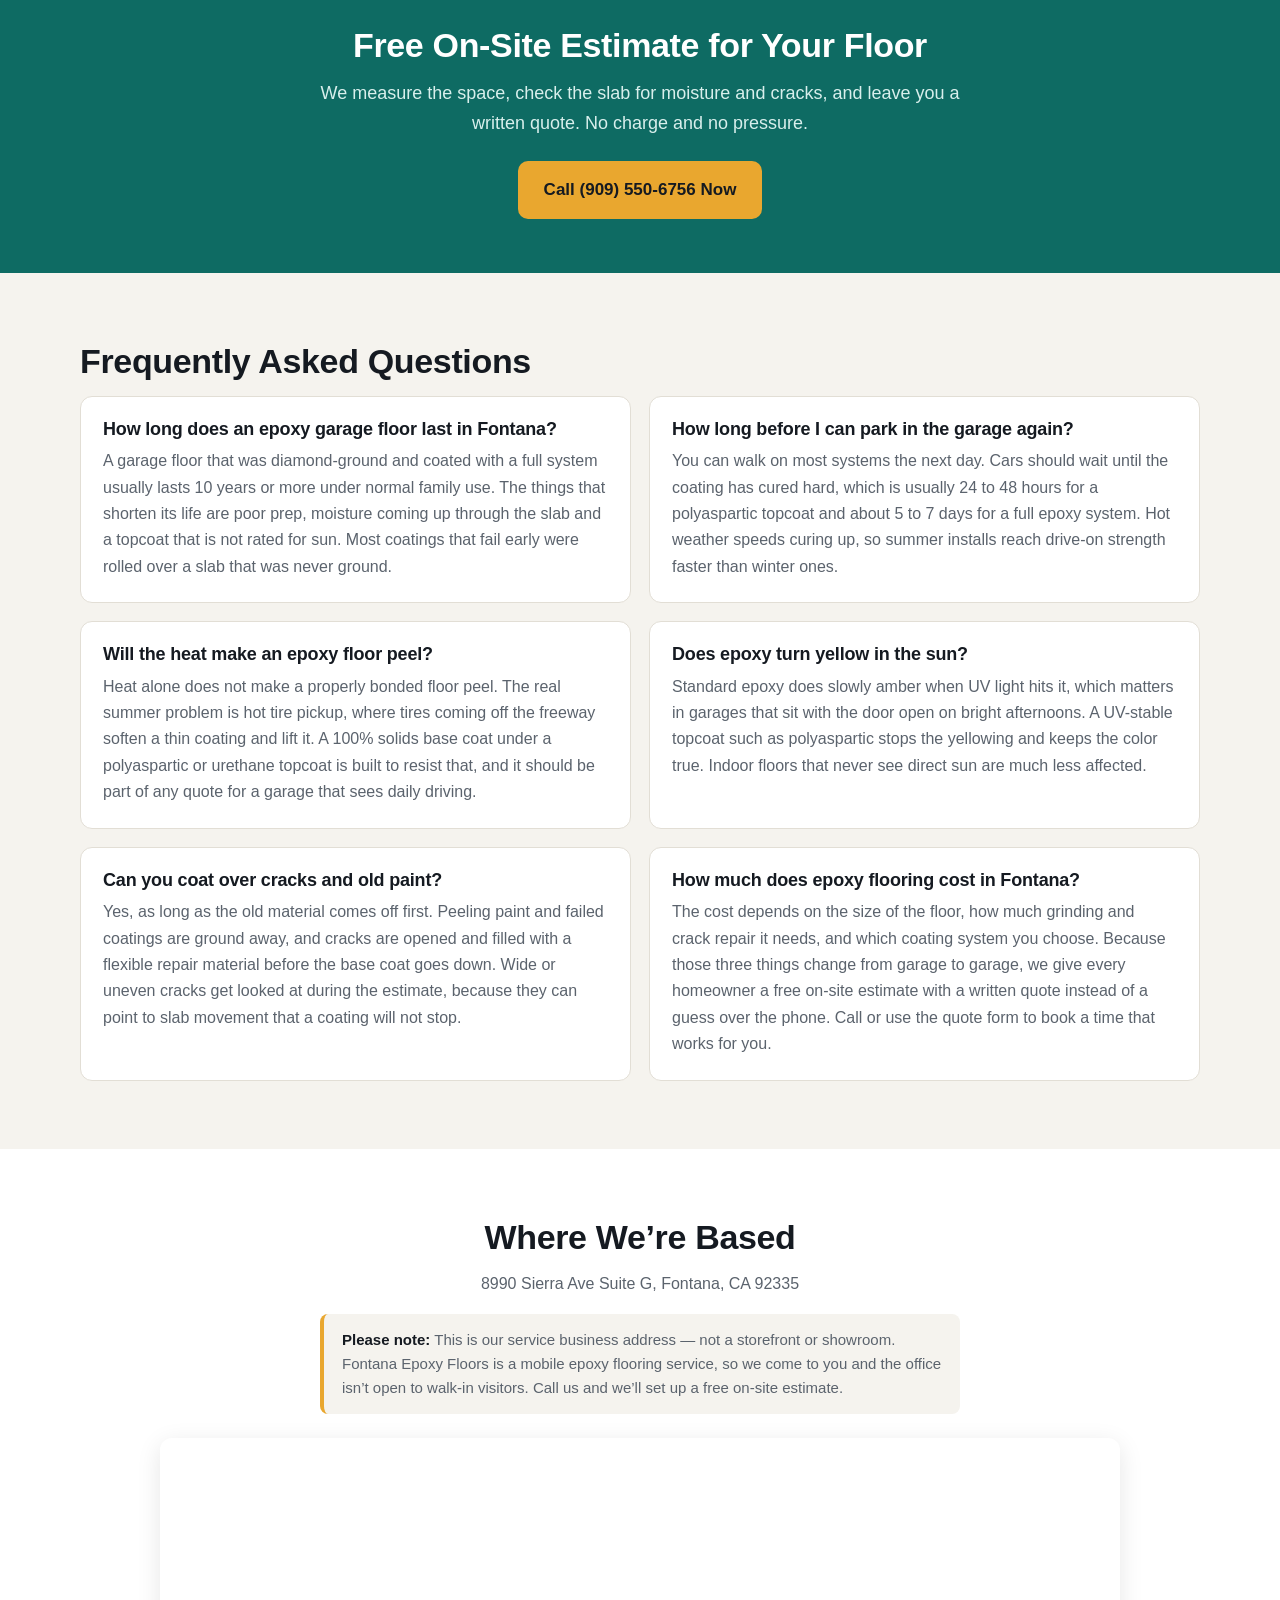
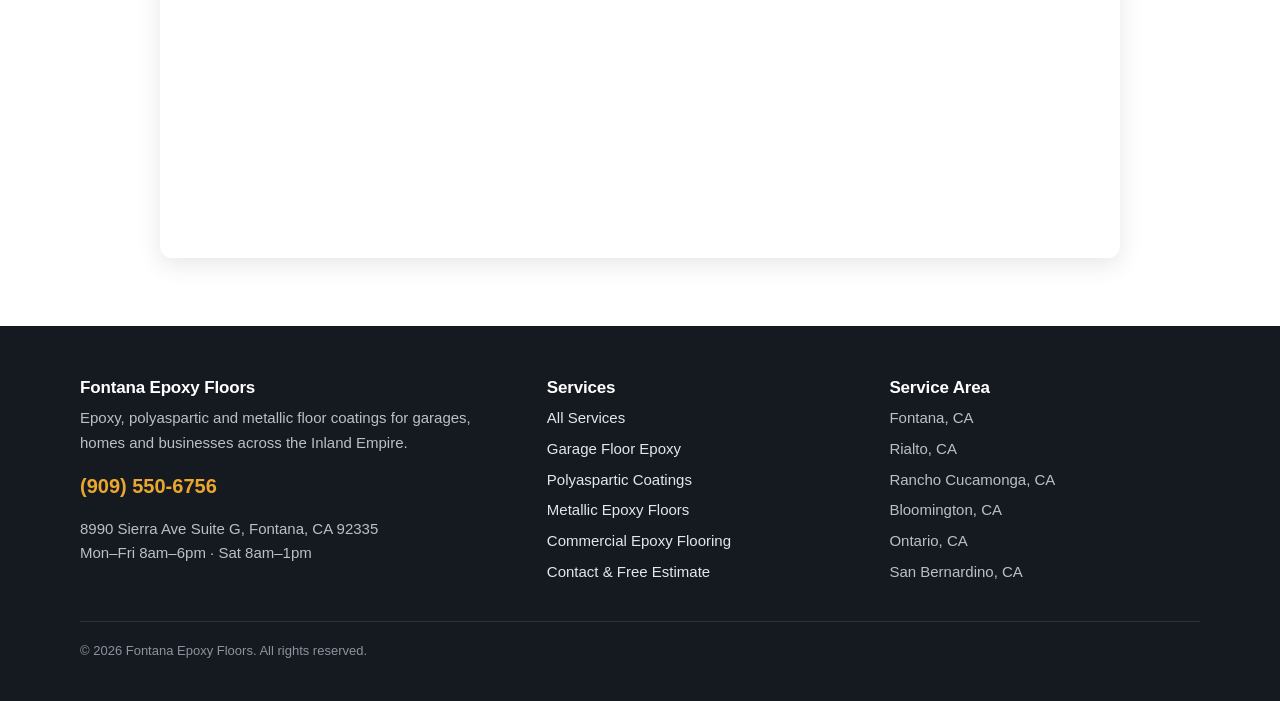
==== commit ad2200d2: "Add backlink to decaturepoxyflooring.com (circle #261)" ====
--- a/index.html
+++ b/index.html
@@ -364,6 +364,15 @@
   </div>
 </section>
 
+<section class="section alt">
+  <div class="wrap">
+    <h2>Picking a Floor Coating That Holds Up to Inland Empire Heat</h2>
+    <p class="lead">Fontana garages work hard. Many hold a work truck, a project car, tools and the overflow from the house, and summer afternoons regularly push past 100 degrees. A <a href="https://www.decaturepoxyflooring.com/">garage floor coating</a> has to handle all of that without peeling, yellowing or turning slick.</p>
+    <p>For most homes we recommend a full-flake epoxy system with a polyaspartic topcoat. The epoxy base bonds deep into the ground concrete, the flakes hide dust and tire marks, and the polyaspartic top layer stays clear in UV light and resists hot-tire pickup, which is the main reason cheap roll-on kits fail in Fontana garages. Solid-color systems with anti-slip grit are a good fit for shops and home gyms where you want a cleaner look.</p>
+    <p>Slab condition matters just as much as the product. Newer tracts often have smooth, power-troweled concrete that has to be diamond-ground before anything will stick, while older homes may have cracks, oil stains or old paint to remove first. Santa Ana winds also blow fine dust into garages, so we keep the space closed off during the install and between coats.</p>
+    <p>During your free on-site estimate we check the slab, ask how you use the space and recommend the system that fits it.</p>
+  </div>
+</section>
 <section class="cta-band">
   <div class="wrap">
     <h2>Free On-Site Estimate for Your Floor</h2>
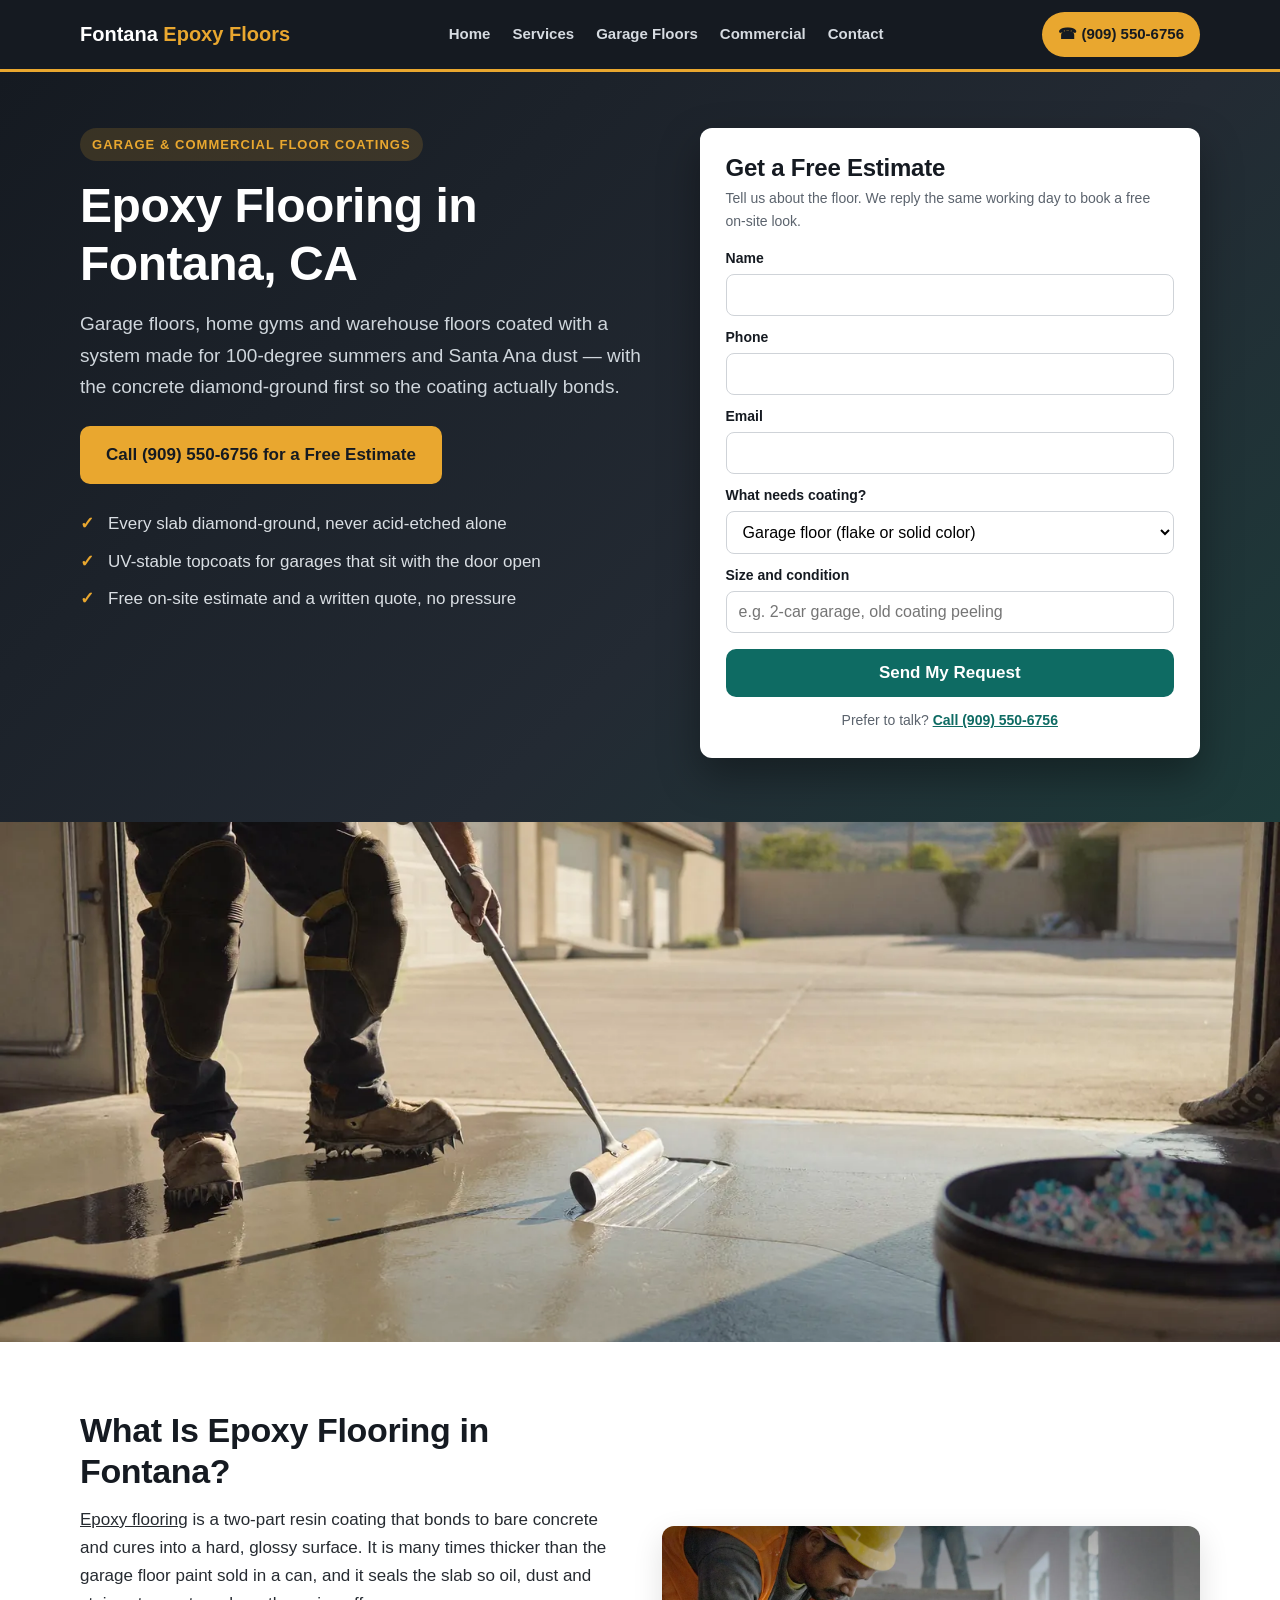
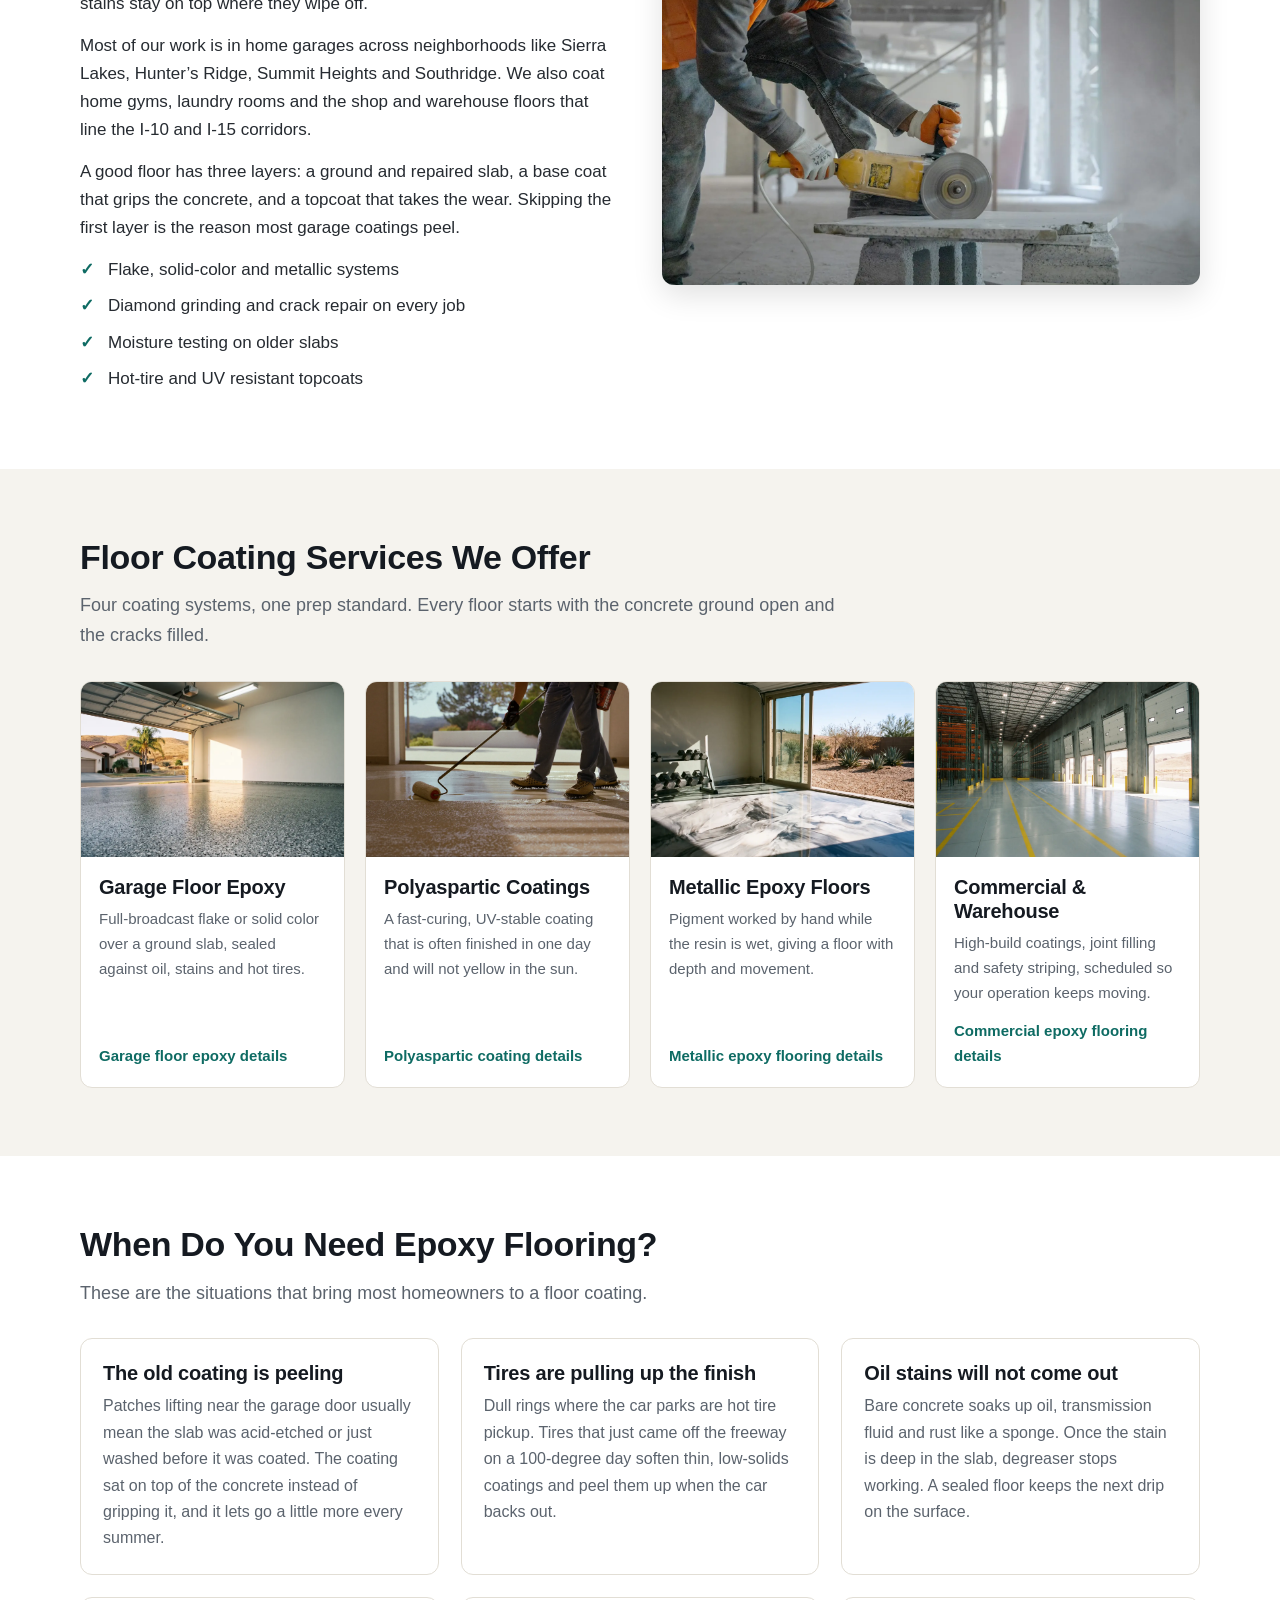
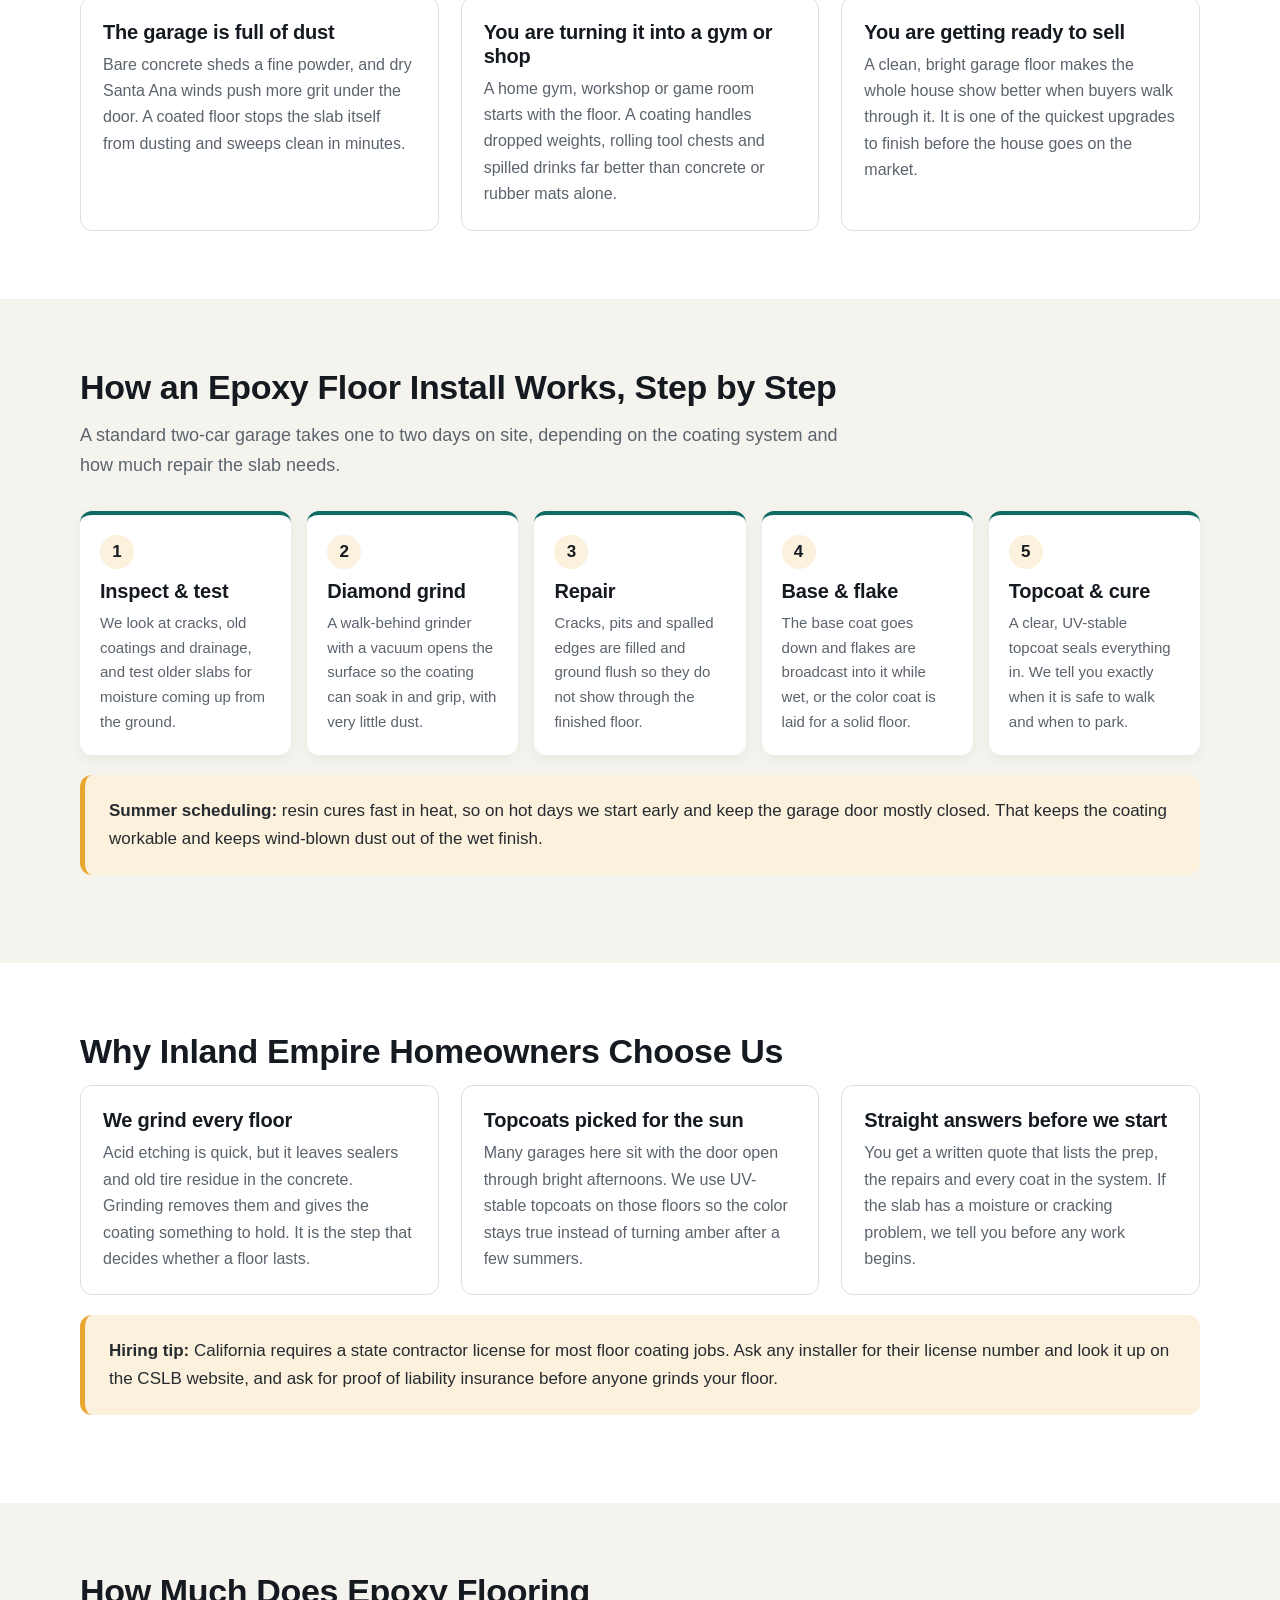
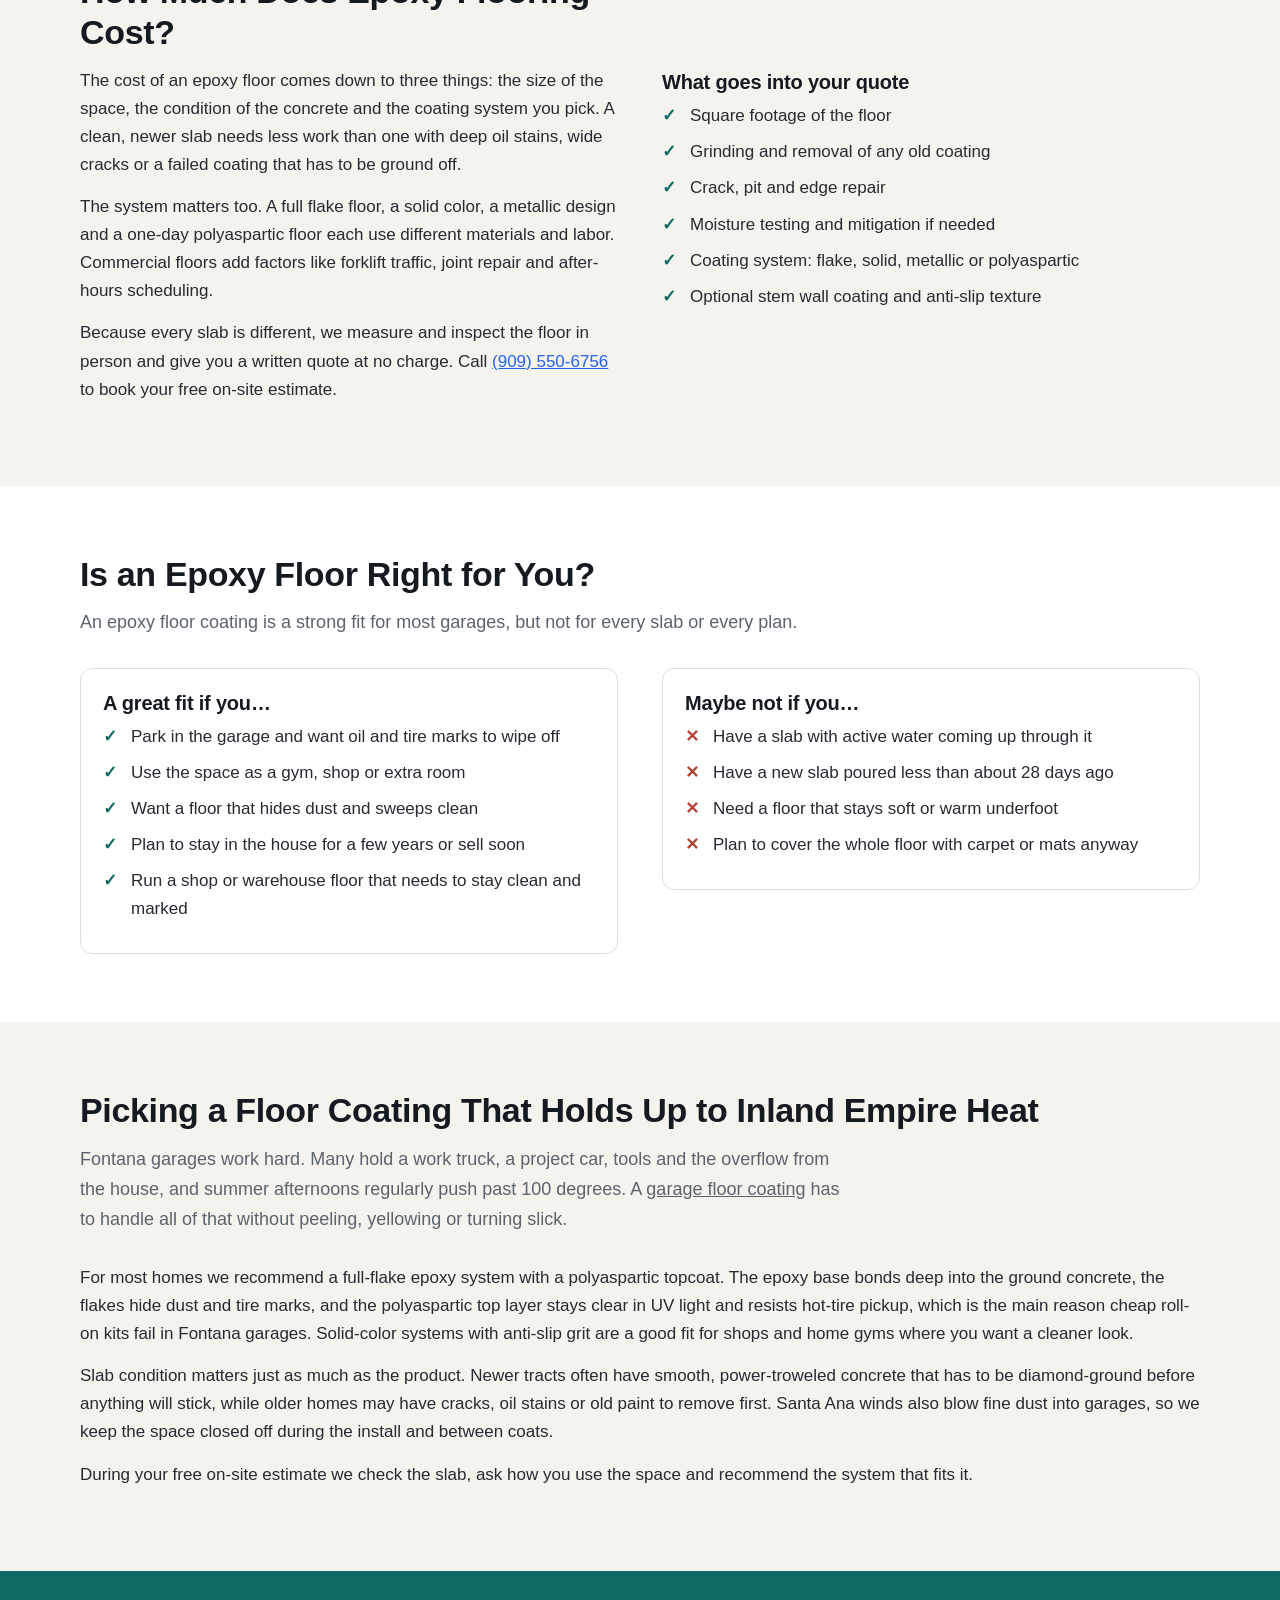
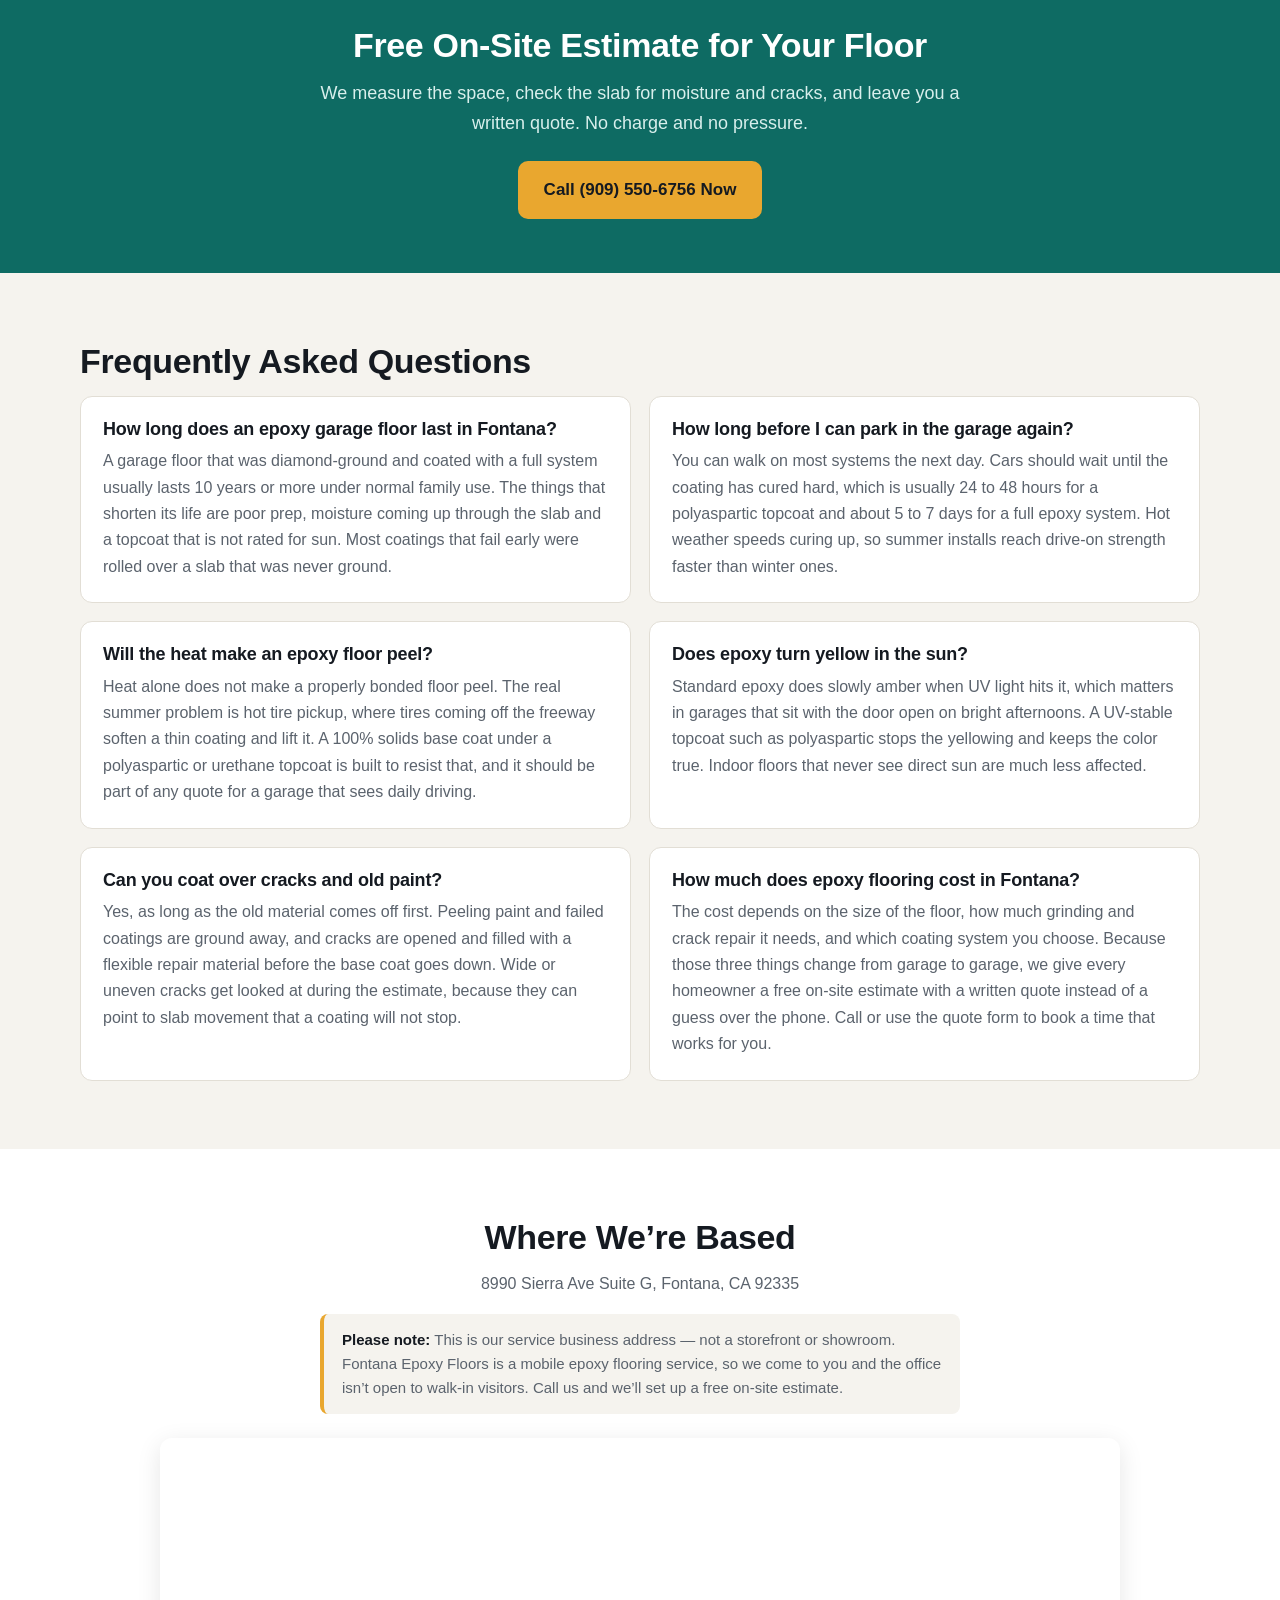
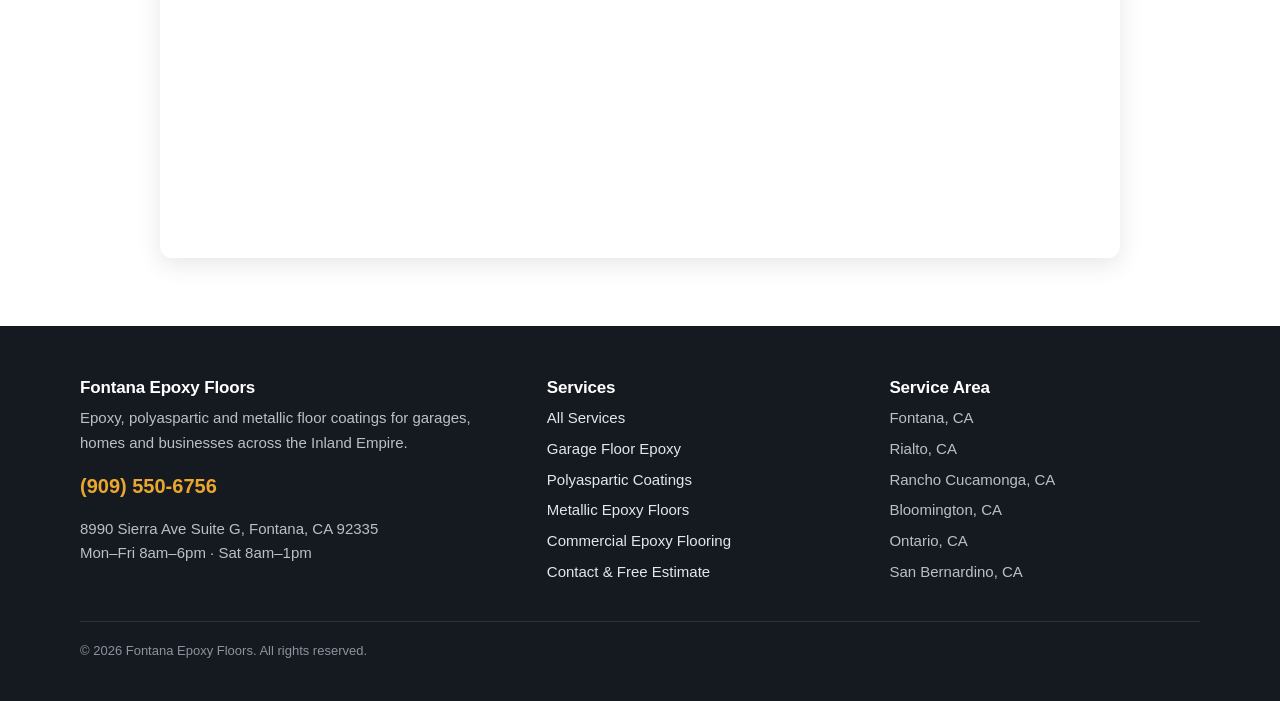
==== commit e9b51358: "Add backlink to epoxyflooringcarson.com (circle #192)" ====
--- a/index.html
+++ b/index.html
@@ -163,7 +163,7 @@
   <div class="wrap grid2">
     <div>
       <h2>What Is Epoxy Flooring in Fontana?</h2>
-      <p>Epoxy flooring is a two-part resin coating that bonds to bare concrete and cures into a hard, glossy surface. It is many times thicker than the garage floor paint sold in a can, and it seals the slab so oil, dust and stains stay on top where they wipe off.</p>
+      <p><a href="https://epoxyflooringcarson.com/">Epoxy flooring</a> is a two-part resin coating that bonds to bare concrete and cures into a hard, glossy surface. It is many times thicker than the garage floor paint sold in a can, and it seals the slab so oil, dust and stains stay on top where they wipe off.</p>
       <p>Most of our work is in home garages across neighborhoods like Sierra Lakes, Hunter&rsquo;s Ridge, Summit Heights and Southridge. We also coat home gyms, laundry rooms and the shop and warehouse floors that line the I-10 and I-15 corridors.</p>
       <p>A good floor has three layers: a ground and repaired slab, a base coat that grips the concrete, and a topcoat that takes the wear. Skipping the first layer is the reason most garage coatings peel.</p>
       <ul class="checks">
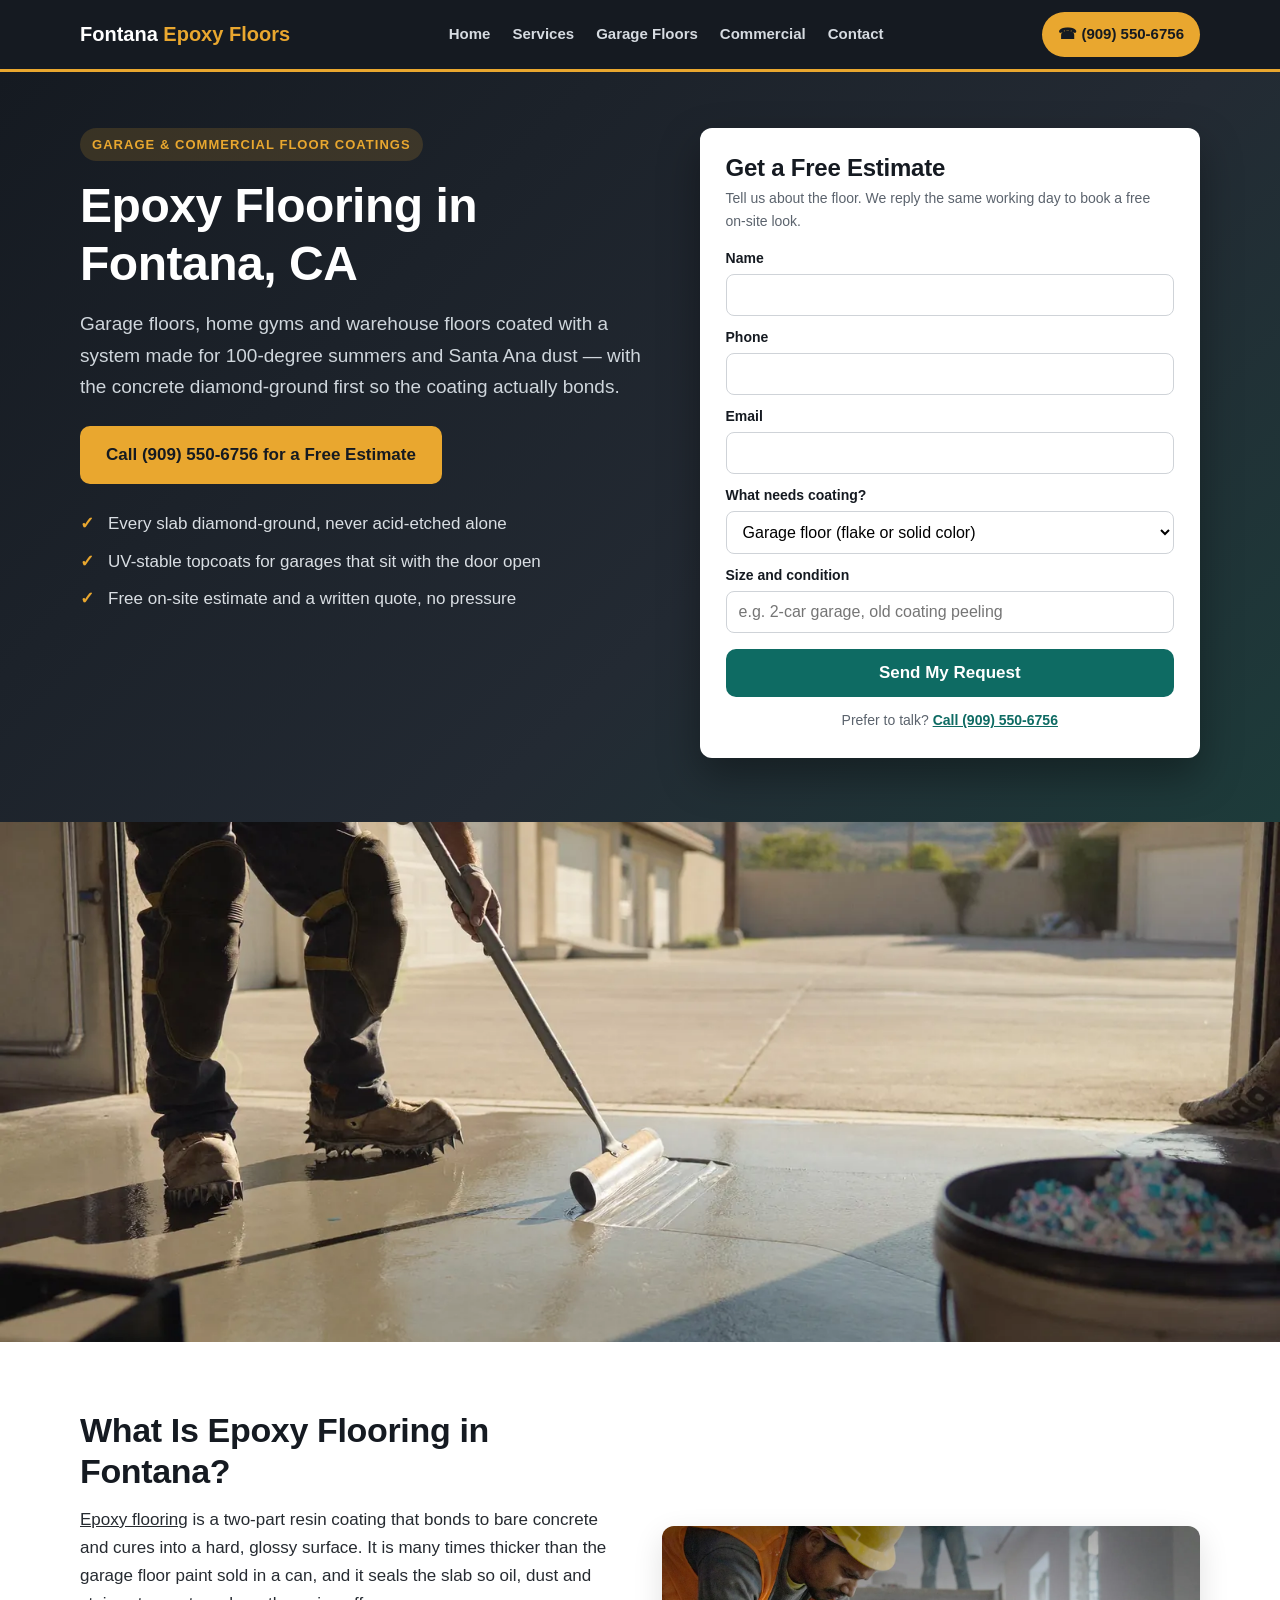
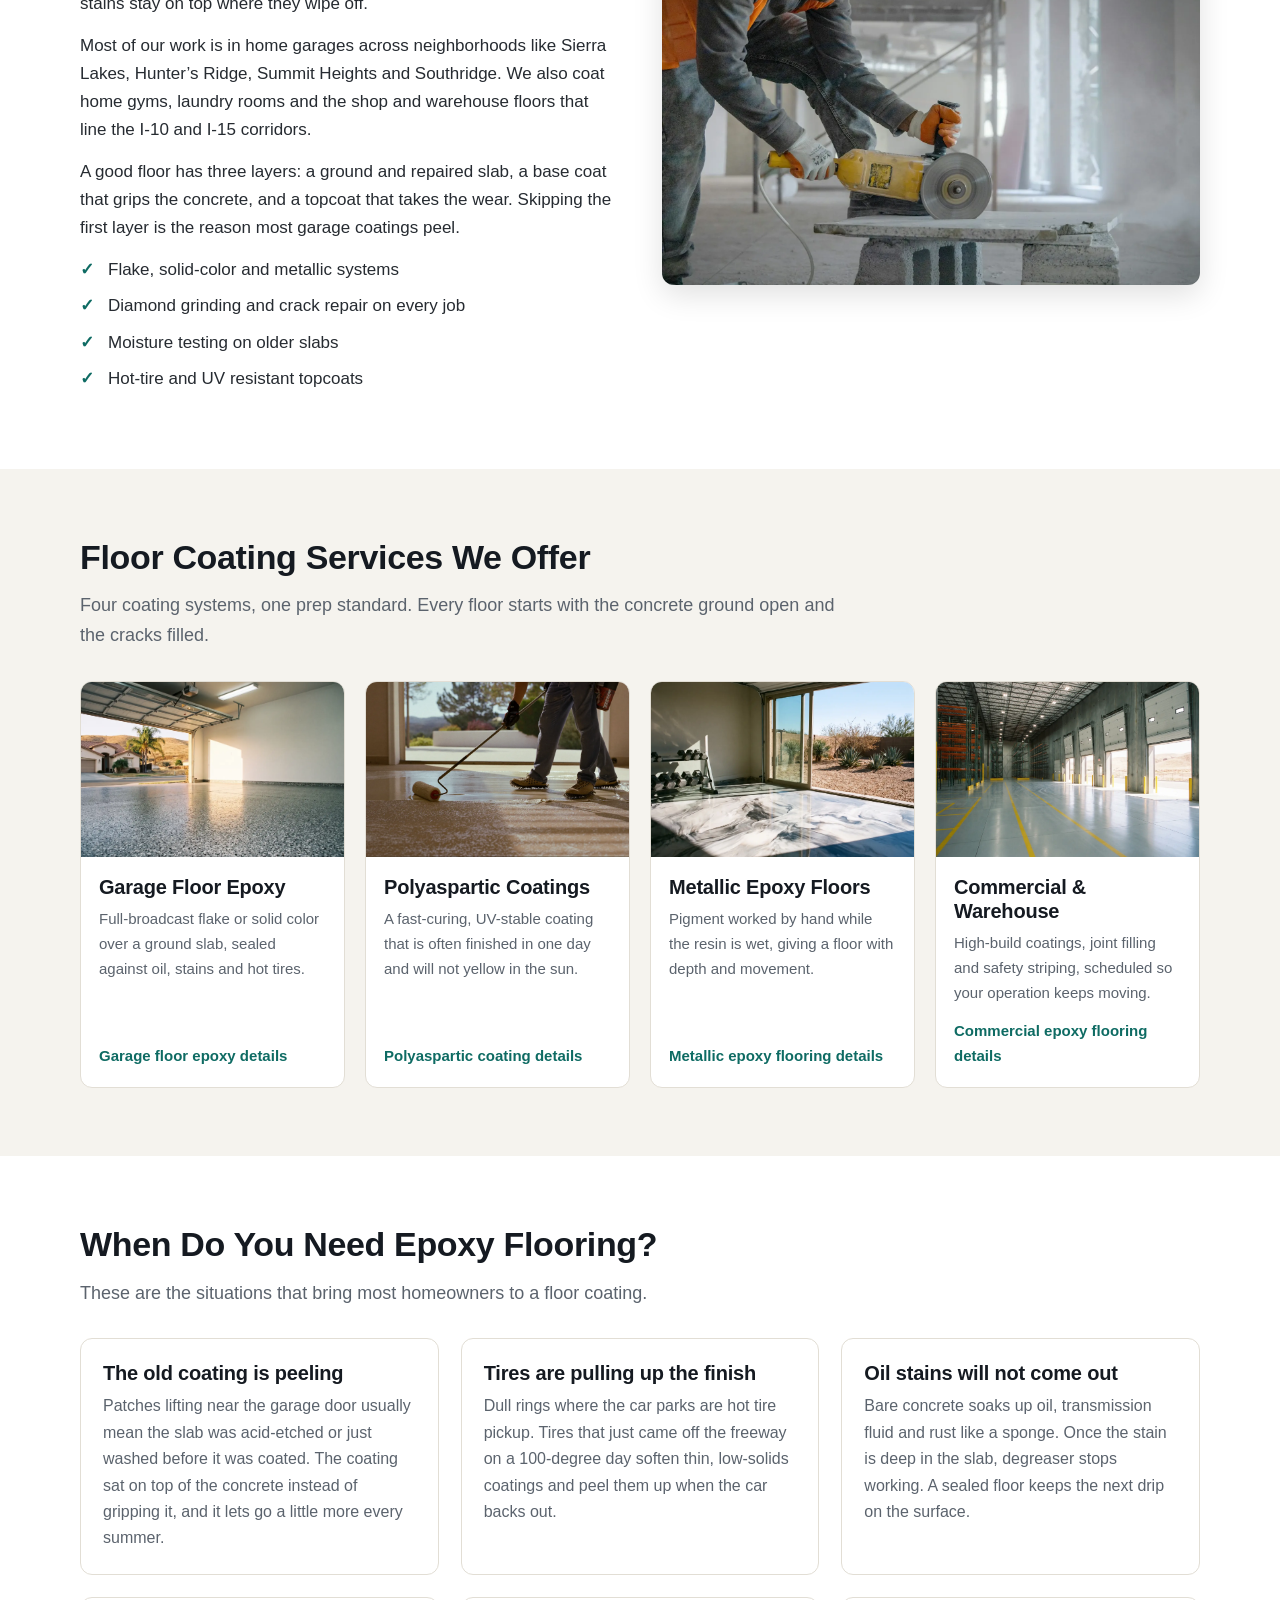
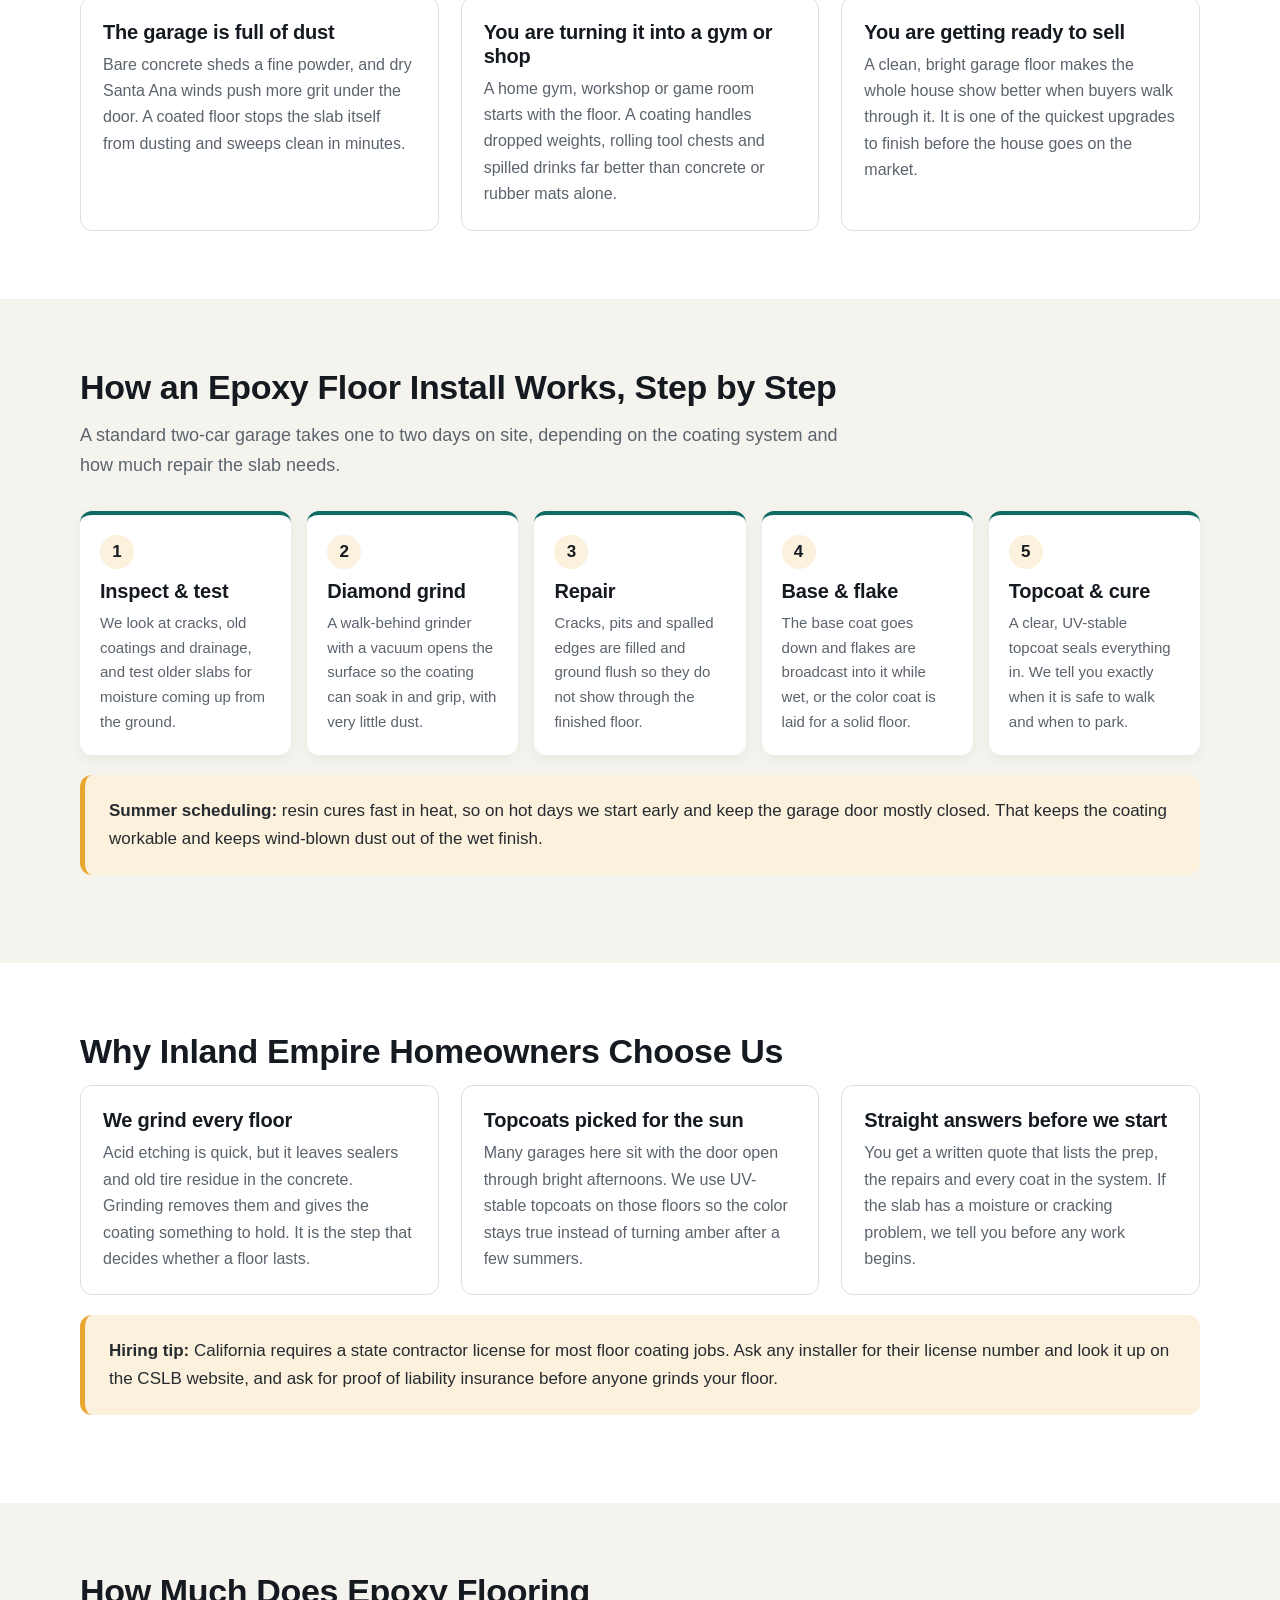
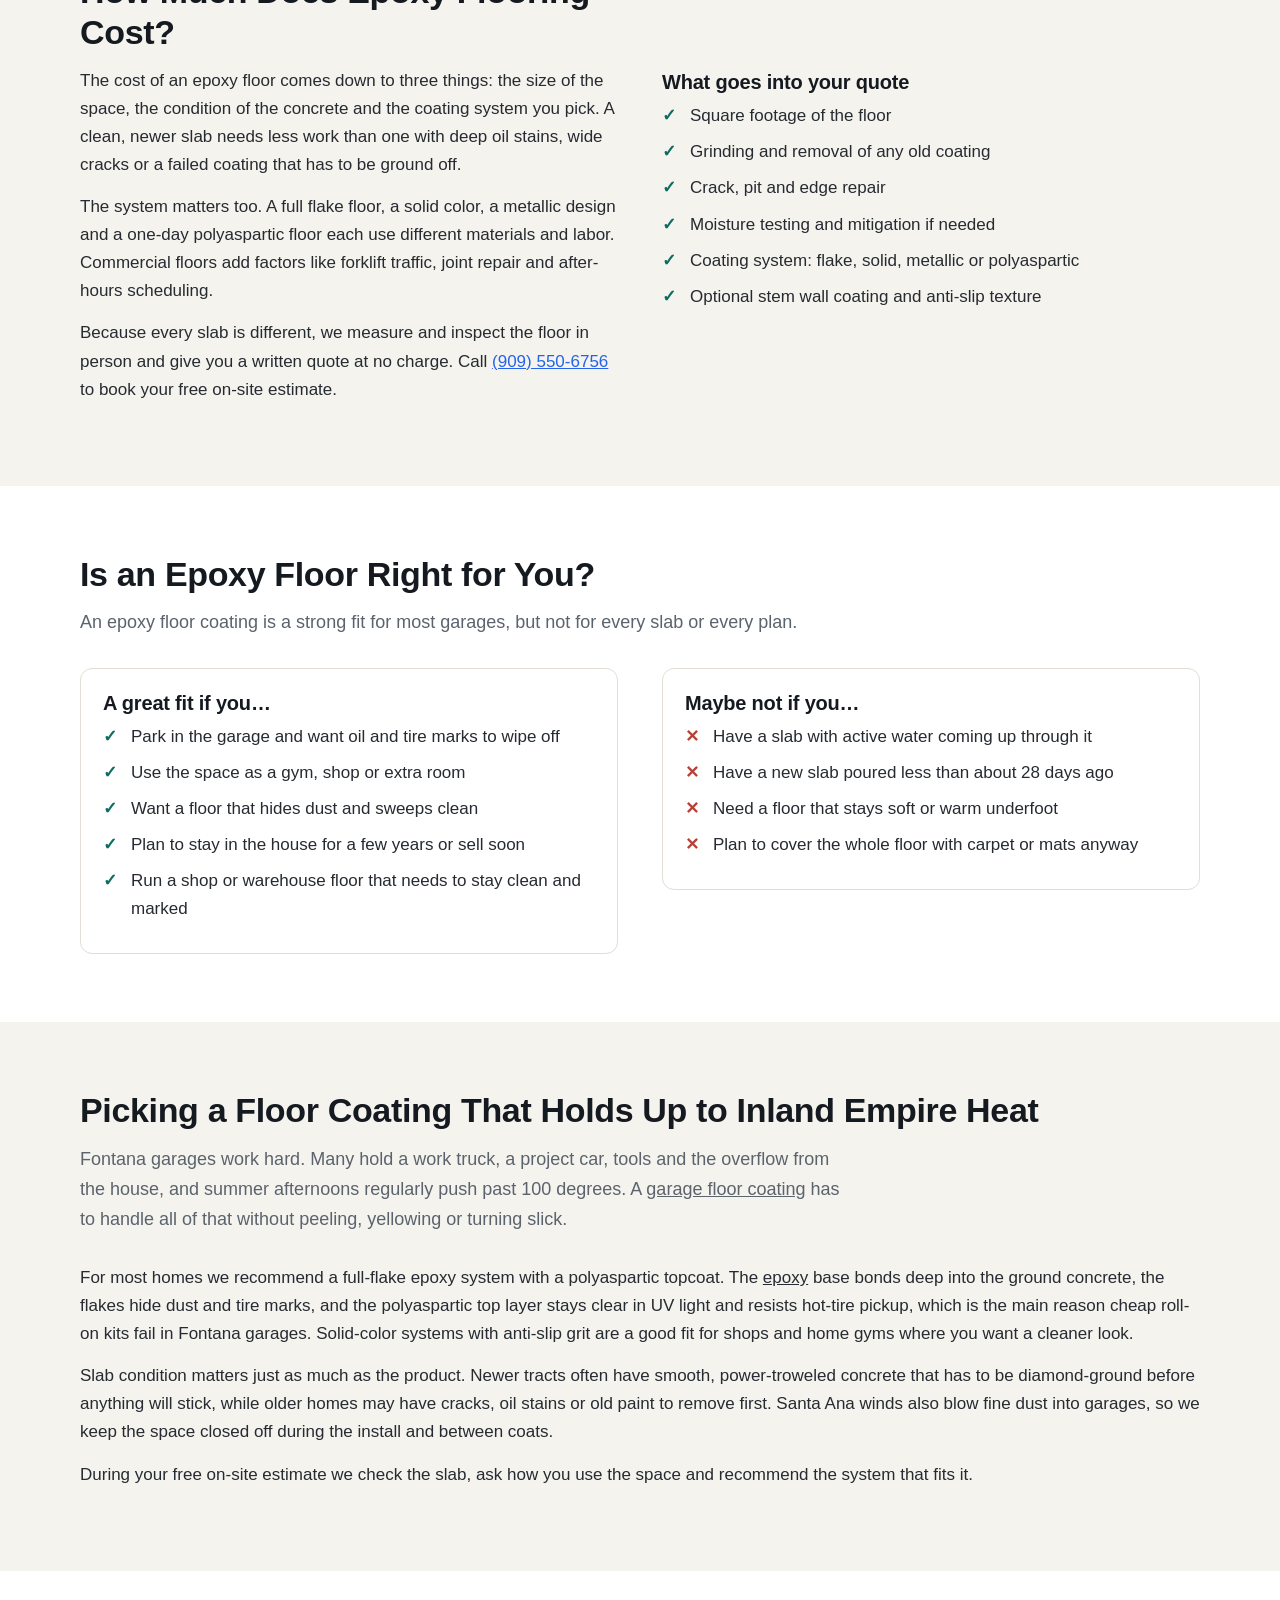
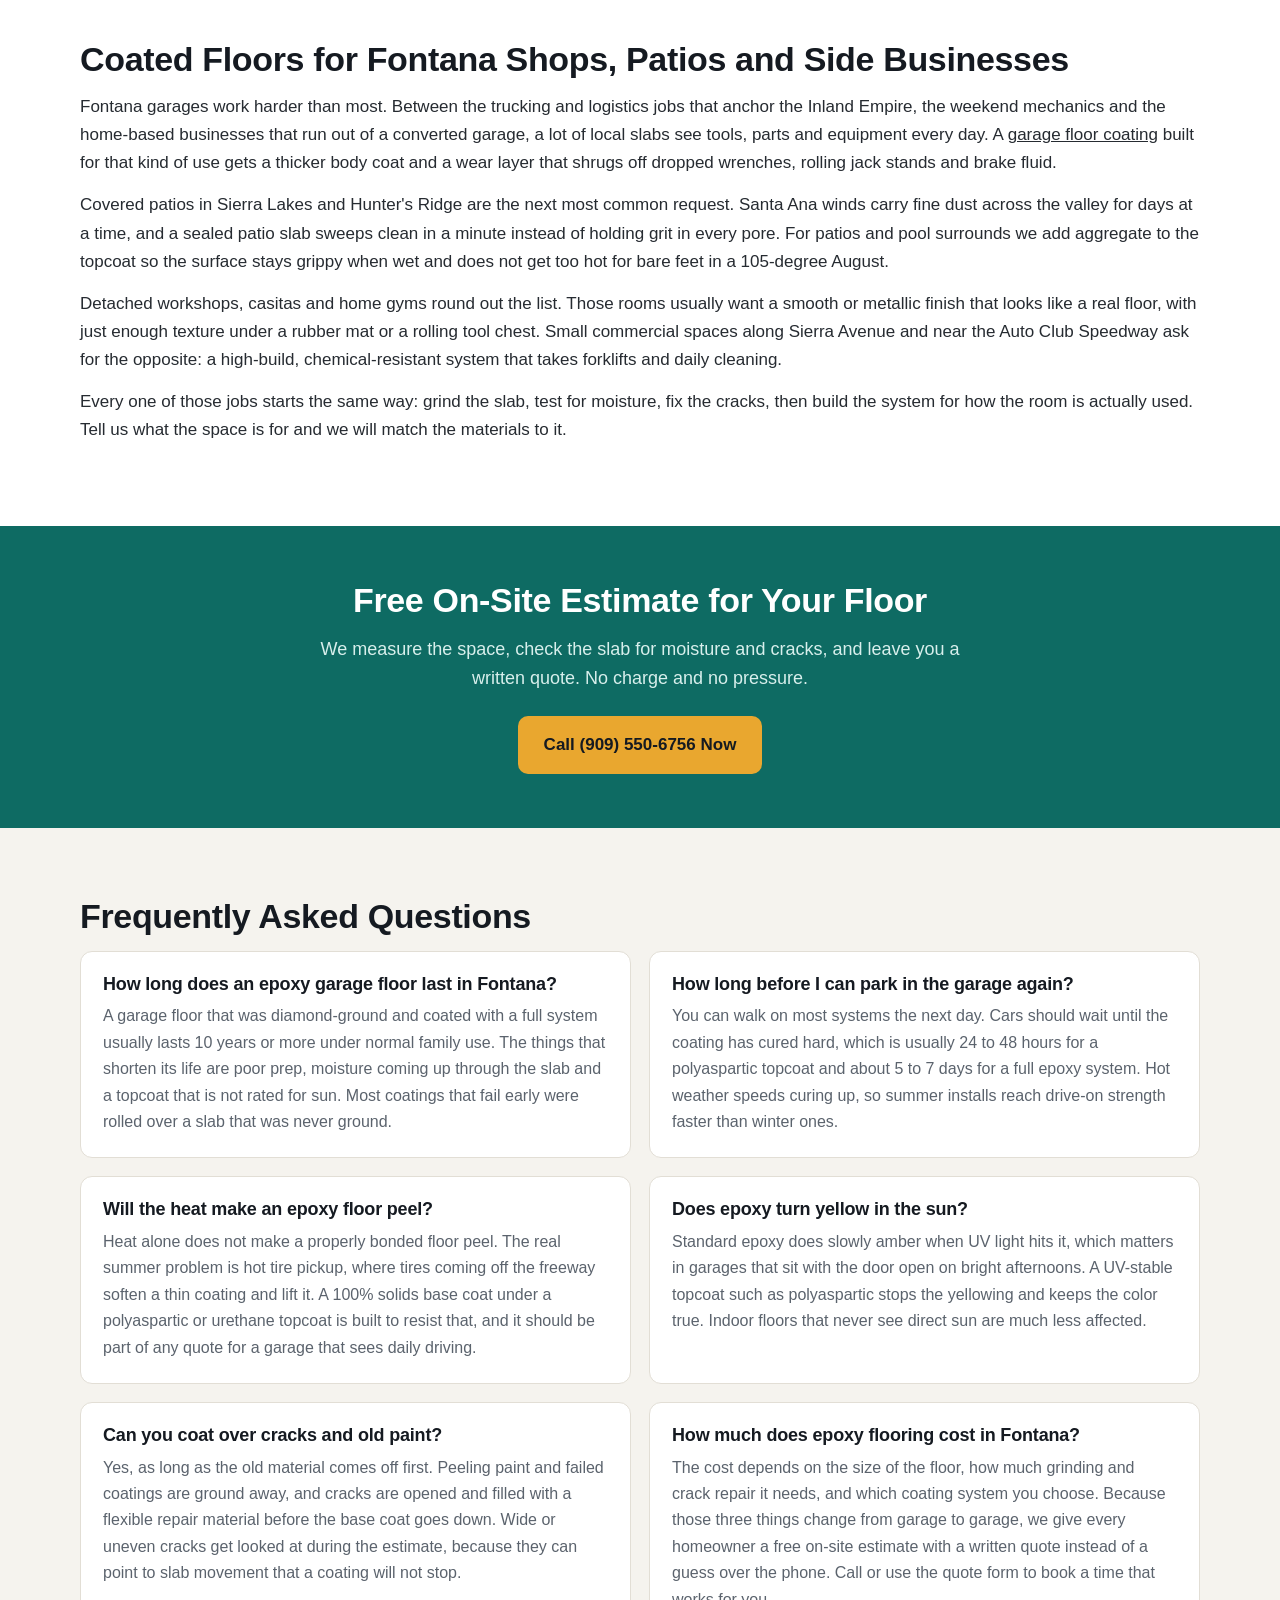
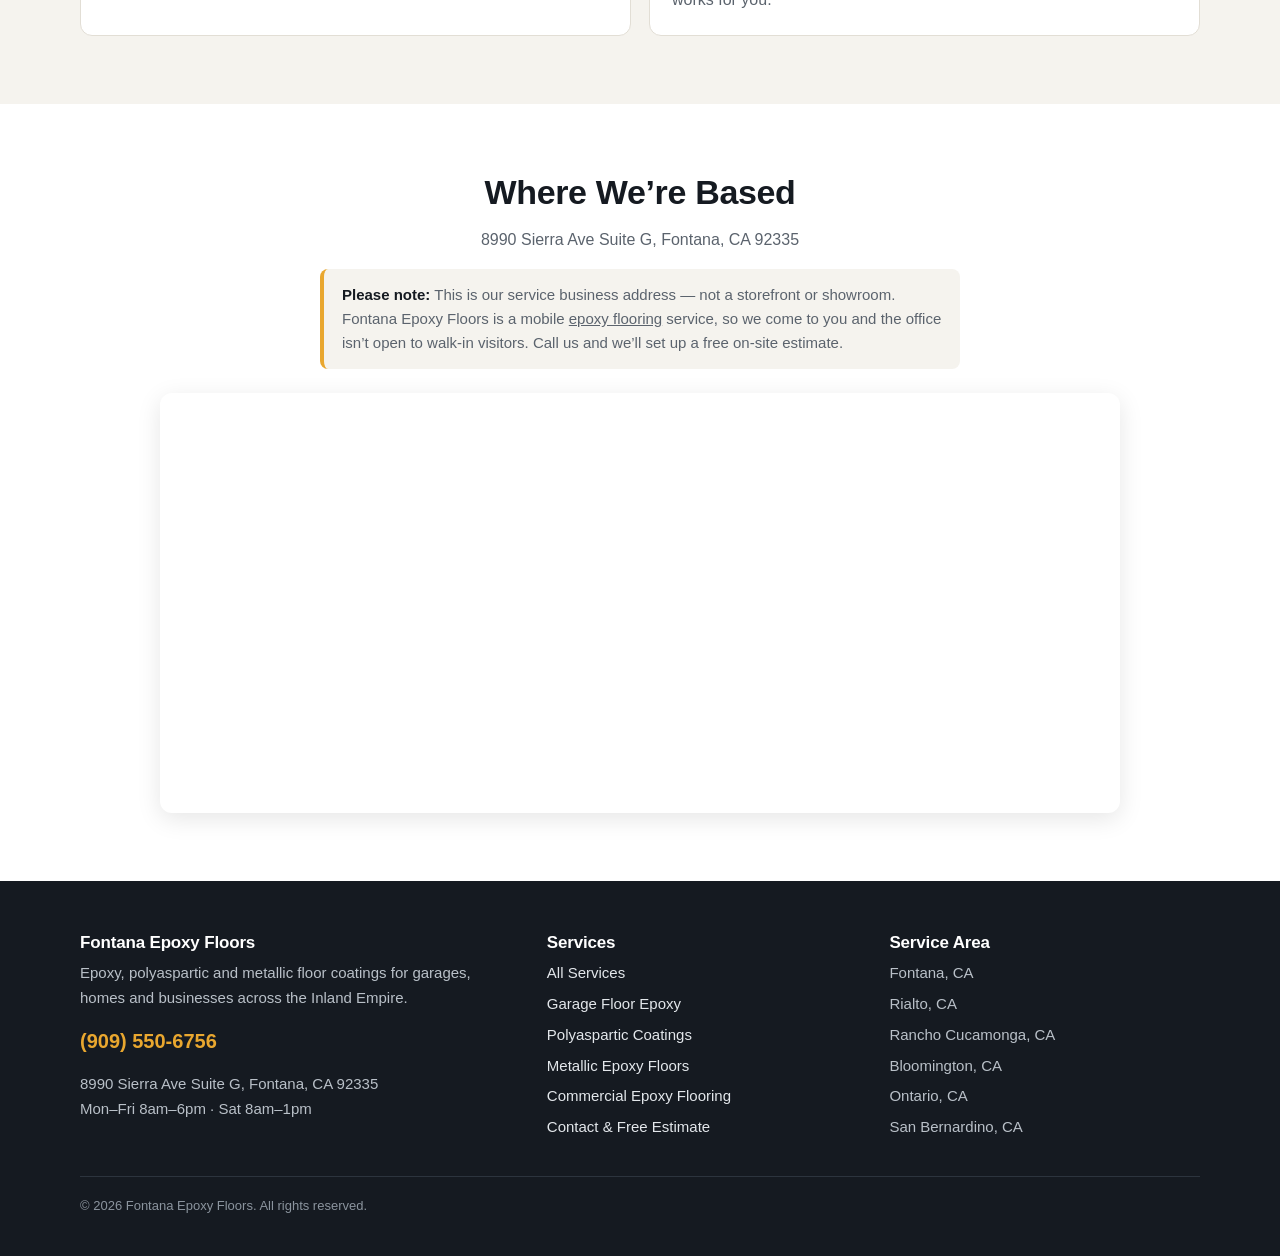
==== commit ddaba05c: "Add backlinks to madisonepoxyfloors.com, portervilleepoxyflooring.com, leanderepoxyflooring.com (cir" ====
--- a/index.html
+++ b/index.html
@@ -368,11 +368,21 @@
   <div class="wrap">
     <h2>Picking a Floor Coating That Holds Up to Inland Empire Heat</h2>
     <p class="lead">Fontana garages work hard. Many hold a work truck, a project car, tools and the overflow from the house, and summer afternoons regularly push past 100 degrees. A <a href="https://www.decaturepoxyflooring.com/">garage floor coating</a> has to handle all of that without peeling, yellowing or turning slick.</p>
-    <p>For most homes we recommend a full-flake epoxy system with a polyaspartic topcoat. The epoxy base bonds deep into the ground concrete, the flakes hide dust and tire marks, and the polyaspartic top layer stays clear in UV light and resists hot-tire pickup, which is the main reason cheap roll-on kits fail in Fontana garages. Solid-color systems with anti-slip grit are a good fit for shops and home gyms where you want a cleaner look.</p>
+    <p>For most homes we recommend a full-flake epoxy system with a polyaspartic topcoat. The <a href="https://www.madisonepoxyfloors.com/">epoxy</a> base bonds deep into the ground concrete, the flakes hide dust and tire marks, and the polyaspartic top layer stays clear in UV light and resists hot-tire pickup, which is the main reason cheap roll-on kits fail in Fontana garages. Solid-color systems with anti-slip grit are a good fit for shops and home gyms where you want a cleaner look.</p>
     <p>Slab condition matters just as much as the product. Newer tracts often have smooth, power-troweled concrete that has to be diamond-ground before anything will stick, while older homes may have cracks, oil stains or old paint to remove first. Santa Ana winds also blow fine dust into garages, so we keep the space closed off during the install and between coats.</p>
     <p>During your free on-site estimate we check the slab, ask how you use the space and recommend the system that fits it.</p>
   </div>
 </section>
+<section class="section">
+  <div class="wrap">
+    <h2>Coated Floors for Fontana Shops, Patios and Side Businesses</h2>
+    <p>Fontana garages work harder than most. Between the trucking and logistics jobs that anchor the Inland Empire, the weekend mechanics and the home-based businesses that run out of a converted garage, a lot of local slabs see tools, parts and equipment every day. A <a href="https://www.portervilleepoxyflooring.com/">garage floor coating</a> built for that kind of use gets a thicker body coat and a wear layer that shrugs off dropped wrenches, rolling jack stands and brake fluid.</p>
+    <p>Covered patios in Sierra Lakes and Hunter's Ridge are the next most common request. Santa Ana winds carry fine dust across the valley for days at a time, and a sealed patio slab sweeps clean in a minute instead of holding grit in every pore. For patios and pool surrounds we add aggregate to the topcoat so the surface stays grippy when wet and does not get too hot for bare feet in a 105-degree August.</p>
+    <p>Detached workshops, casitas and home gyms round out the list. Those rooms usually want a smooth or metallic finish that looks like a real floor, with just enough texture under a rubber mat or a rolling tool chest. Small commercial spaces along Sierra Avenue and near the Auto Club Speedway ask for the opposite: a high-build, chemical-resistant system that takes forklifts and daily cleaning.</p>
+    <p>Every one of those jobs starts the same way: grind the slab, test for moisture, fix the cracks, then build the system for how the room is actually used. Tell us what the space is for and we will match the materials to it.</p>
+  </div>
+</section>
+
 <section class="cta-band">
   <div class="wrap">
     <h2>Free On-Site Estimate for Your Floor</h2>
@@ -417,7 +427,7 @@
     <h2>Where We&rsquo;re Based</h2>
     <p style="color:var(--muted); font-size:16px; margin-bottom:16px;">8990 Sierra Ave Suite G, Fontana, CA 92335</p>
     <p style="max-width:640px; margin:0 auto 24px; padding:14px 18px; background:var(--sand); border-left:4px solid var(--gold); border-radius:8px; font-size:15px; color:var(--muted); line-height:1.6; text-align:left;">
-      <strong style="color:var(--ink);">Please note:</strong> This is our service business address &mdash; not a storefront or showroom. Fontana Epoxy Floors is a mobile epoxy flooring service, so we come to you and the office isn&rsquo;t open to walk-in visitors. Call us and we&rsquo;ll set up a free on-site estimate.
+      <strong style="color:var(--ink);">Please note:</strong> This is our service business address &mdash; not a storefront or showroom. Fontana Epoxy Floors is a mobile <a href="https://www.leanderepoxyflooring.com/">epoxy flooring</a> service, so we come to you and the office isn&rsquo;t open to walk-in visitors. Call us and we&rsquo;ll set up a free on-site estimate.
     </p>
     <div style="border-radius:12px; overflow:hidden; box-shadow:0 6px 24px rgba(0,0,0,0.10); max-width:960px; margin:0 auto;">
       <iframe title="Map to Fontana Epoxy Floors service address, 8990 Sierra Ave Suite G, Fontana, CA 92335" src="https://www.google.com/maps?q=8990%20Sierra%20Ave%20Suite%20G%2C%20Fontana%2C%20CA%2092335&amp;output=embed" width="100%" height="420" style="border:0; display:block;" loading="lazy" referrerpolicy="no-referrer-when-downgrade" allowfullscreen></iframe>
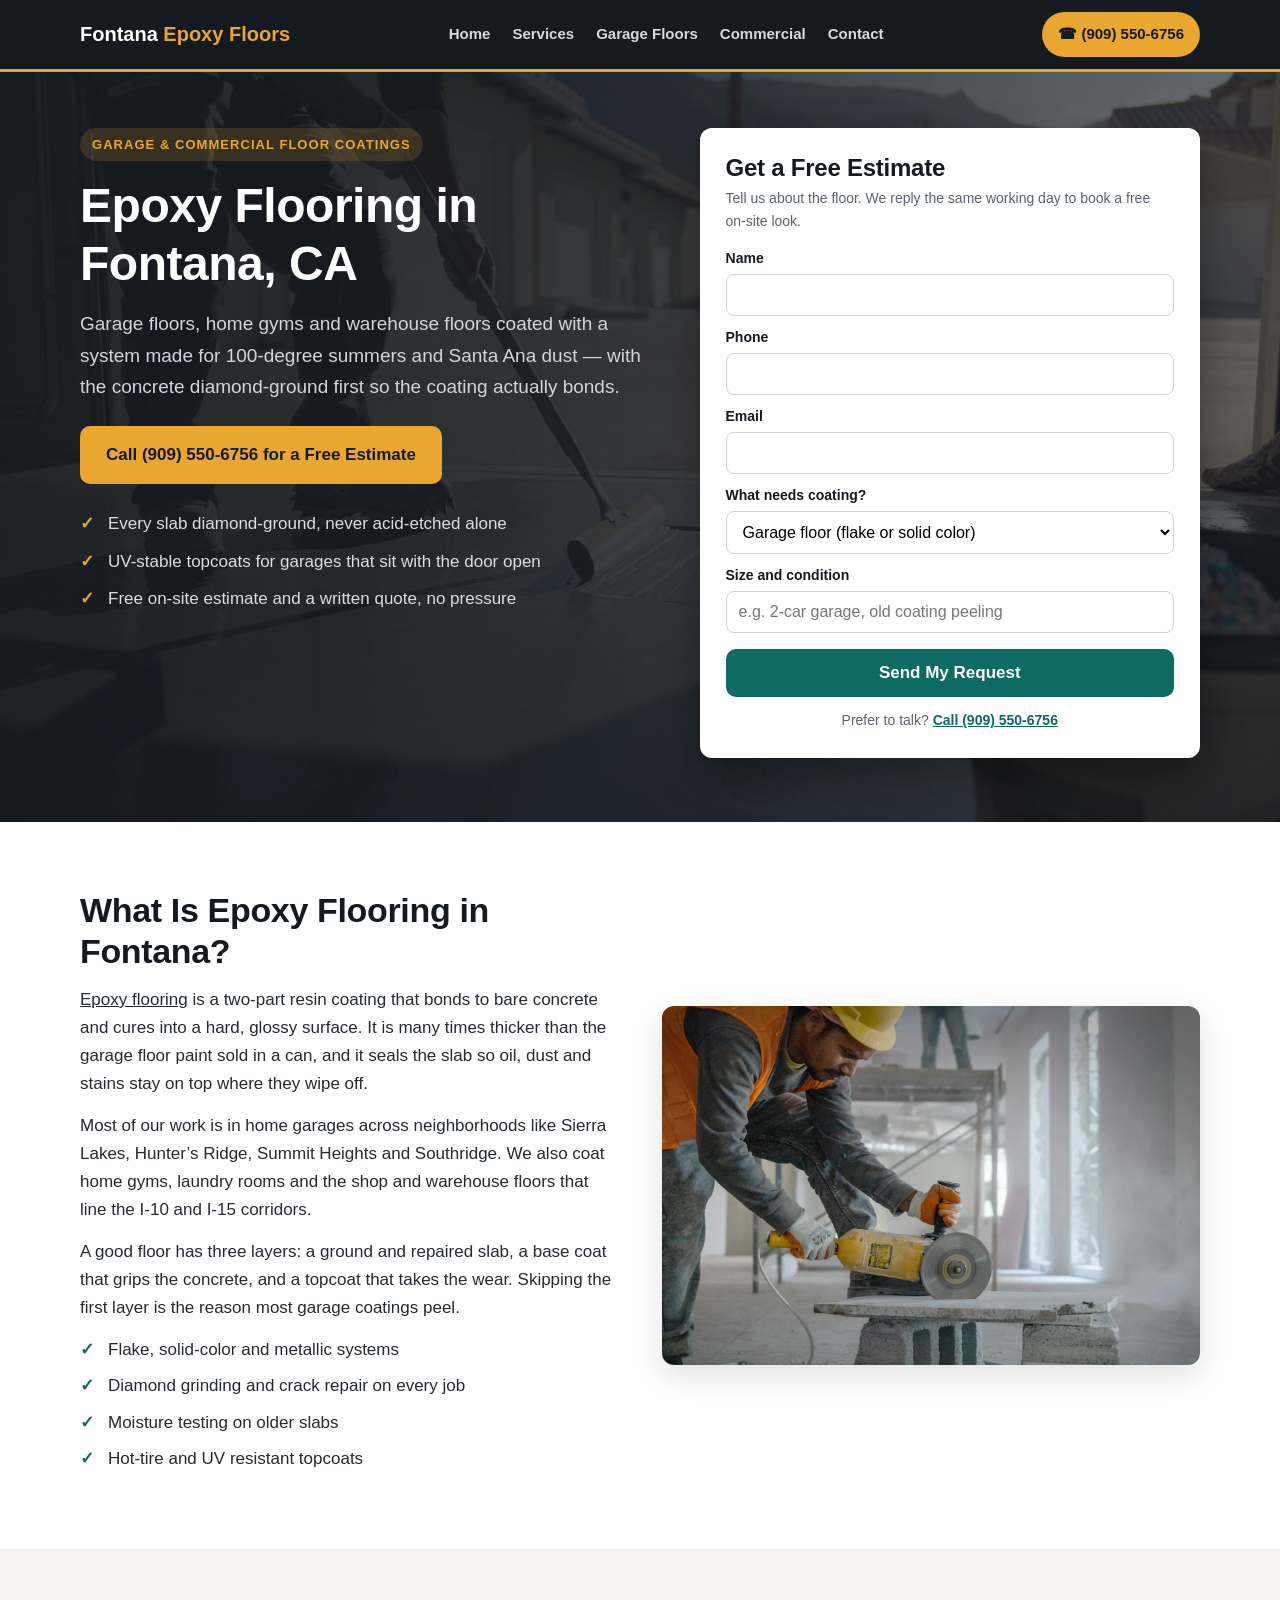
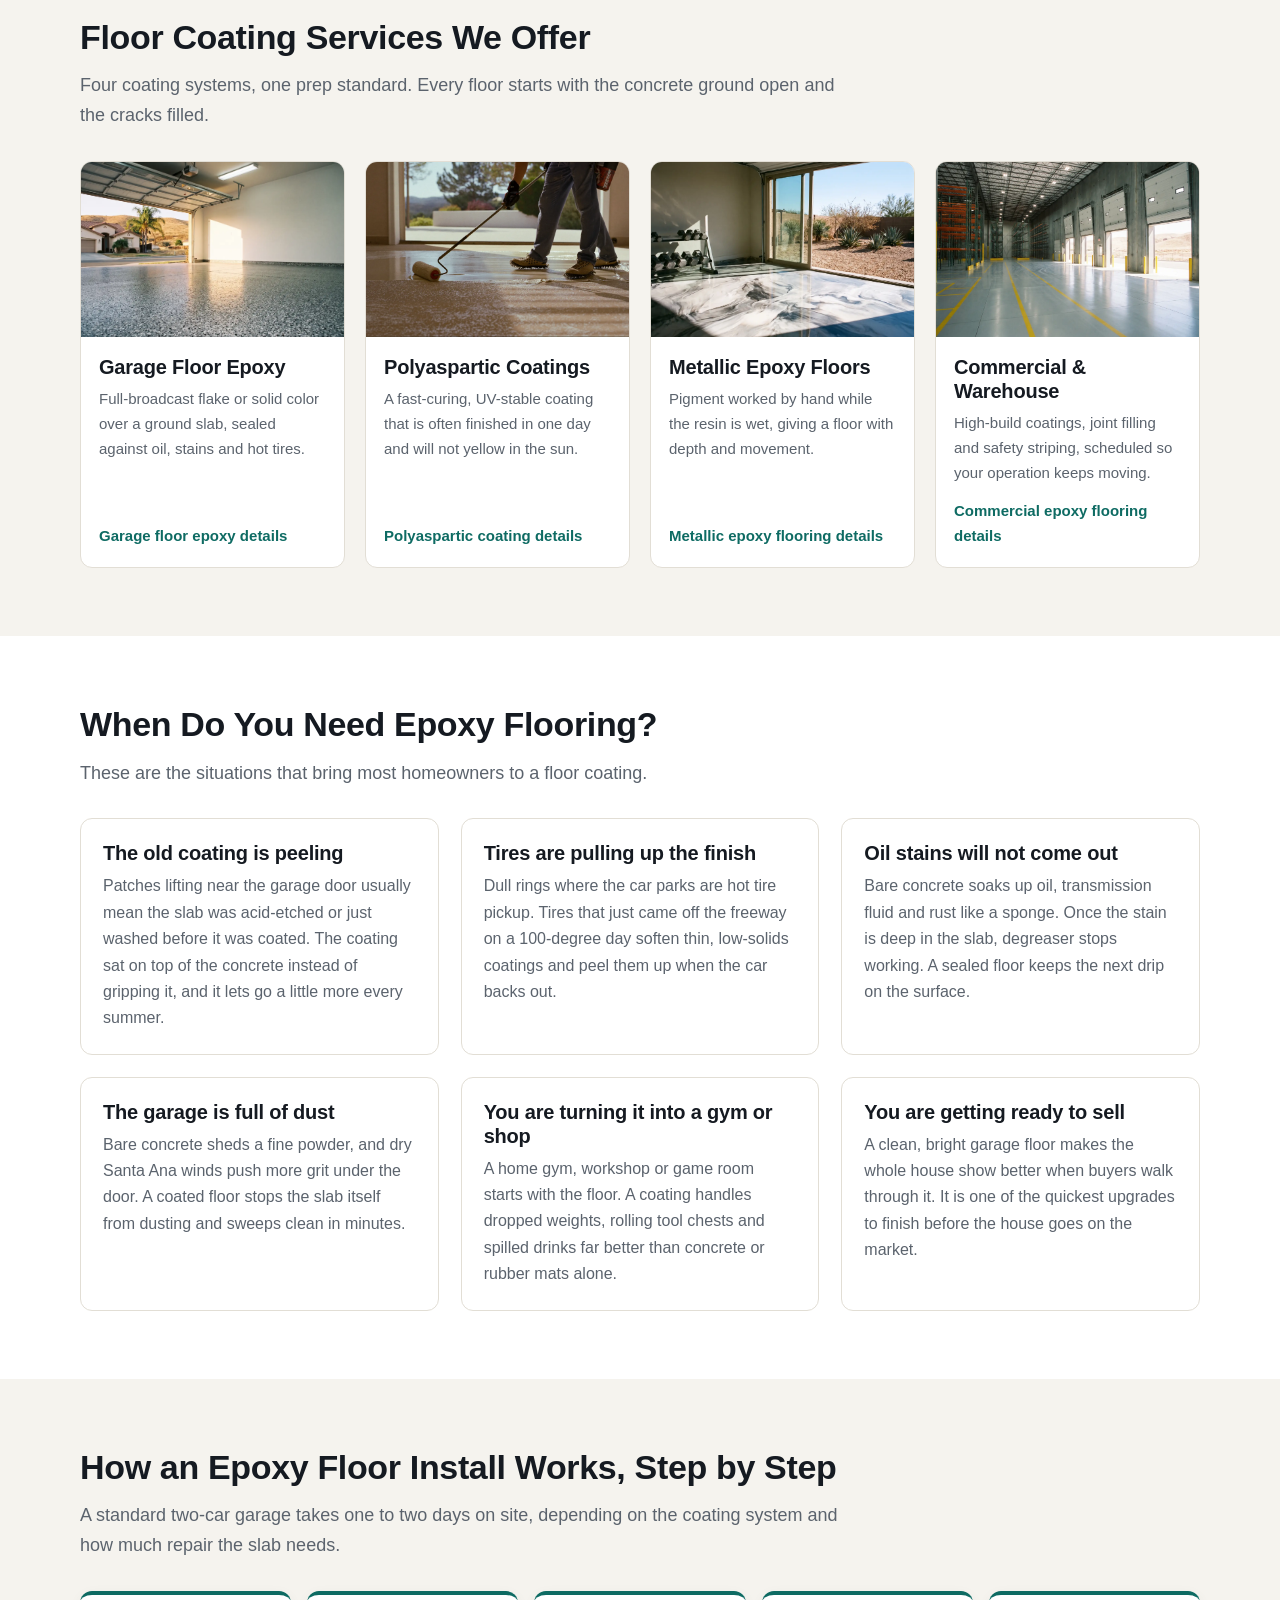
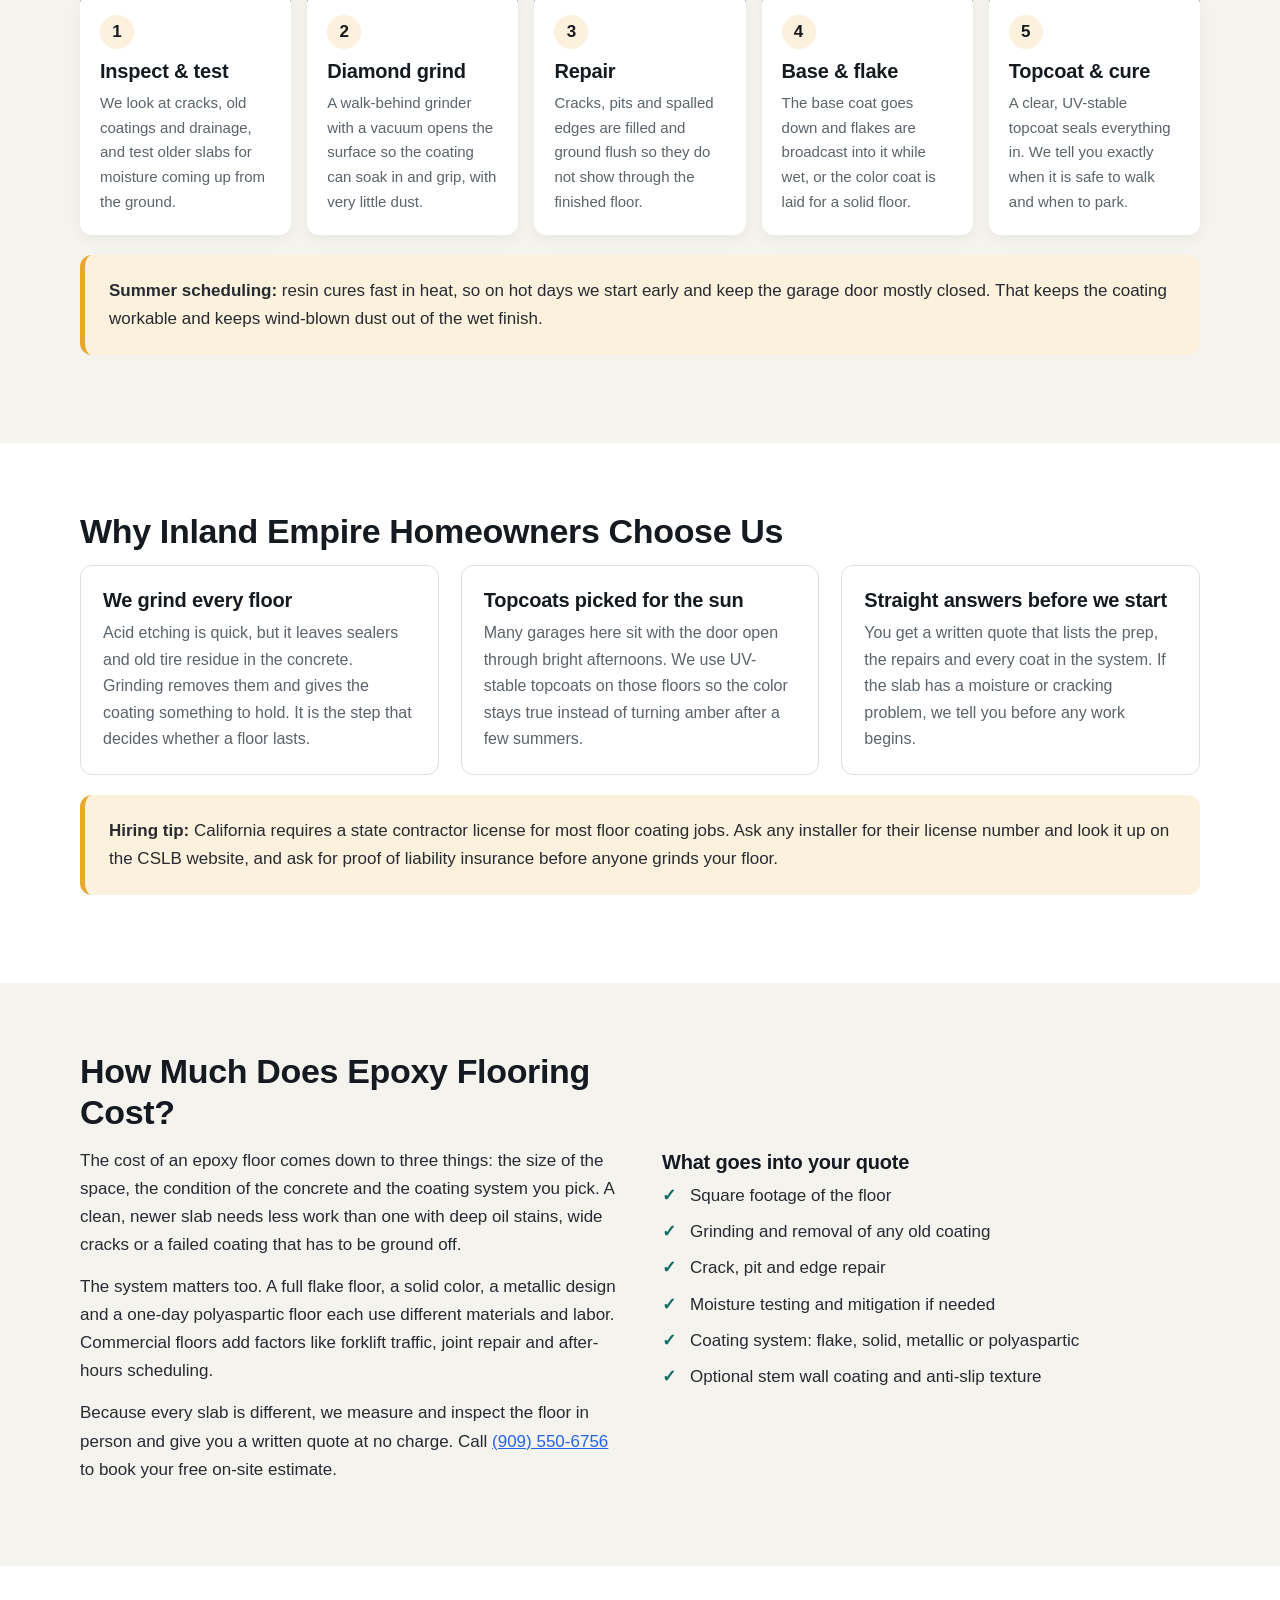
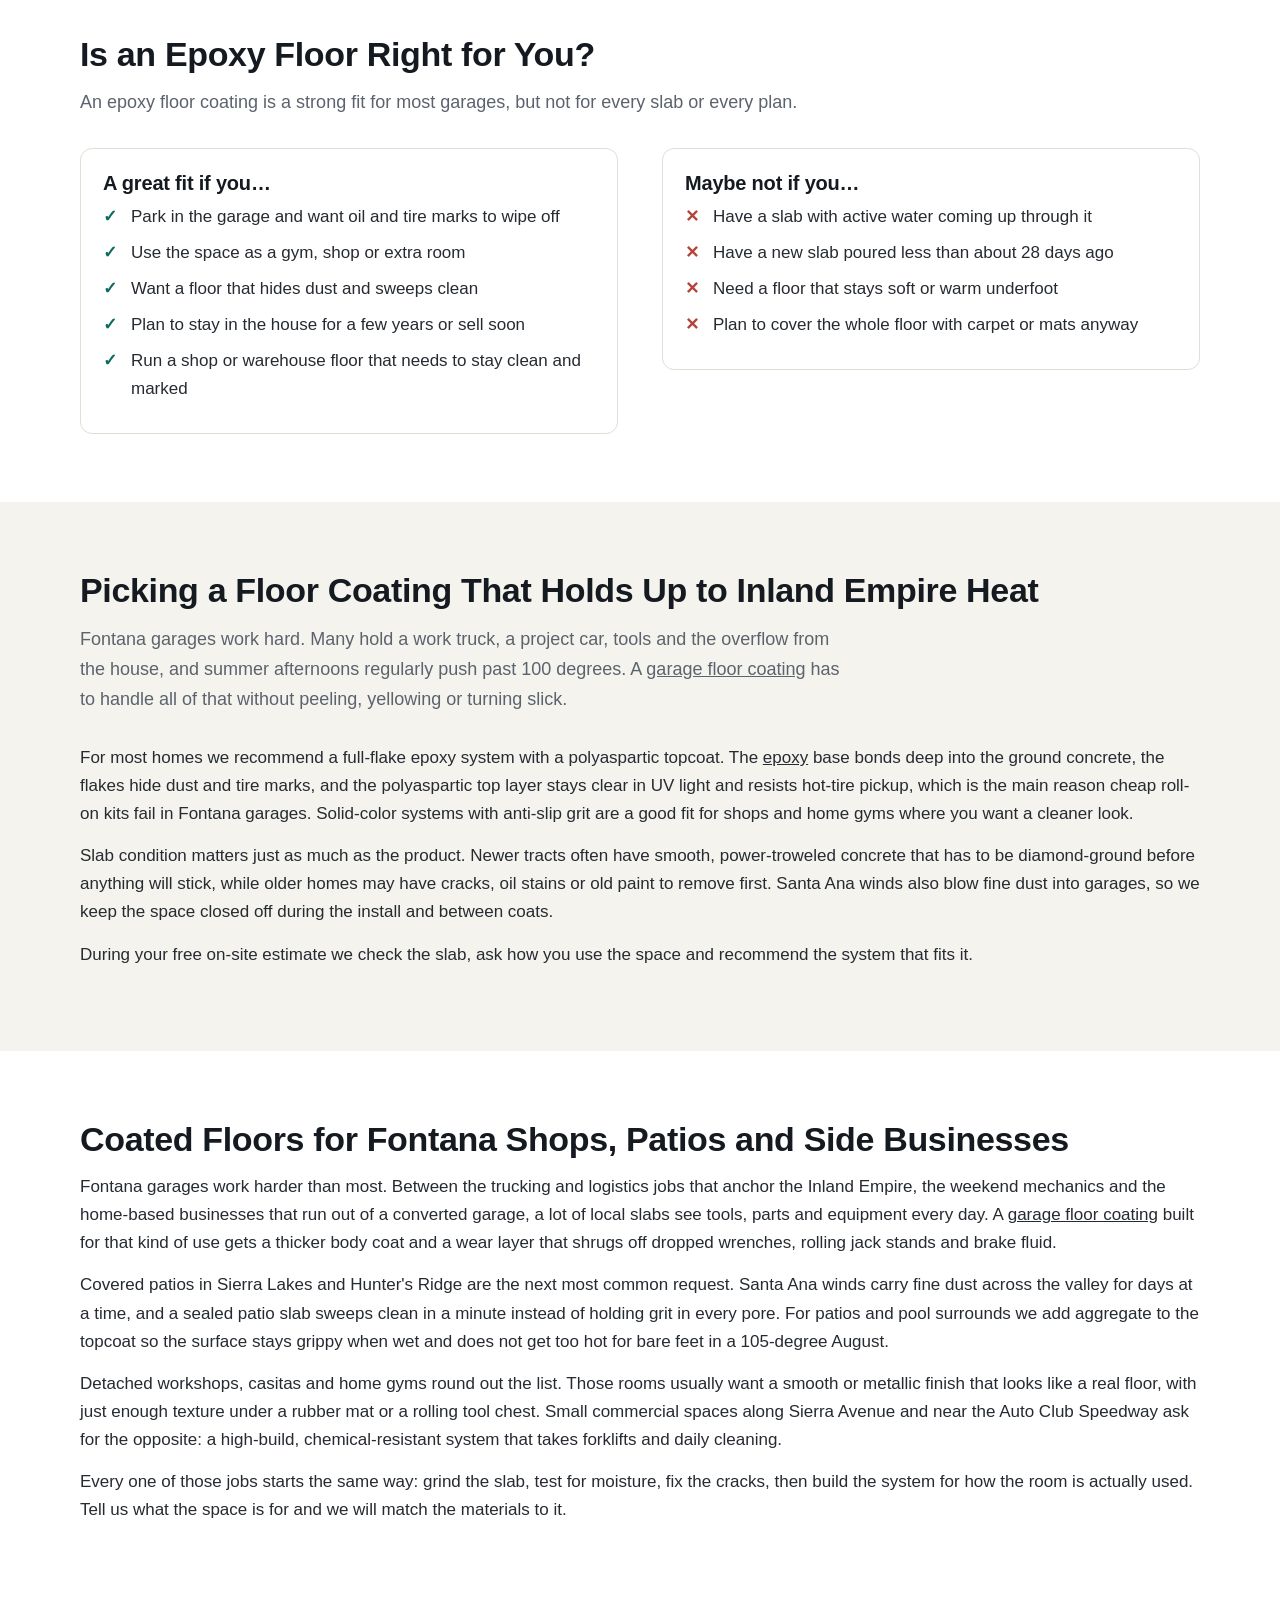
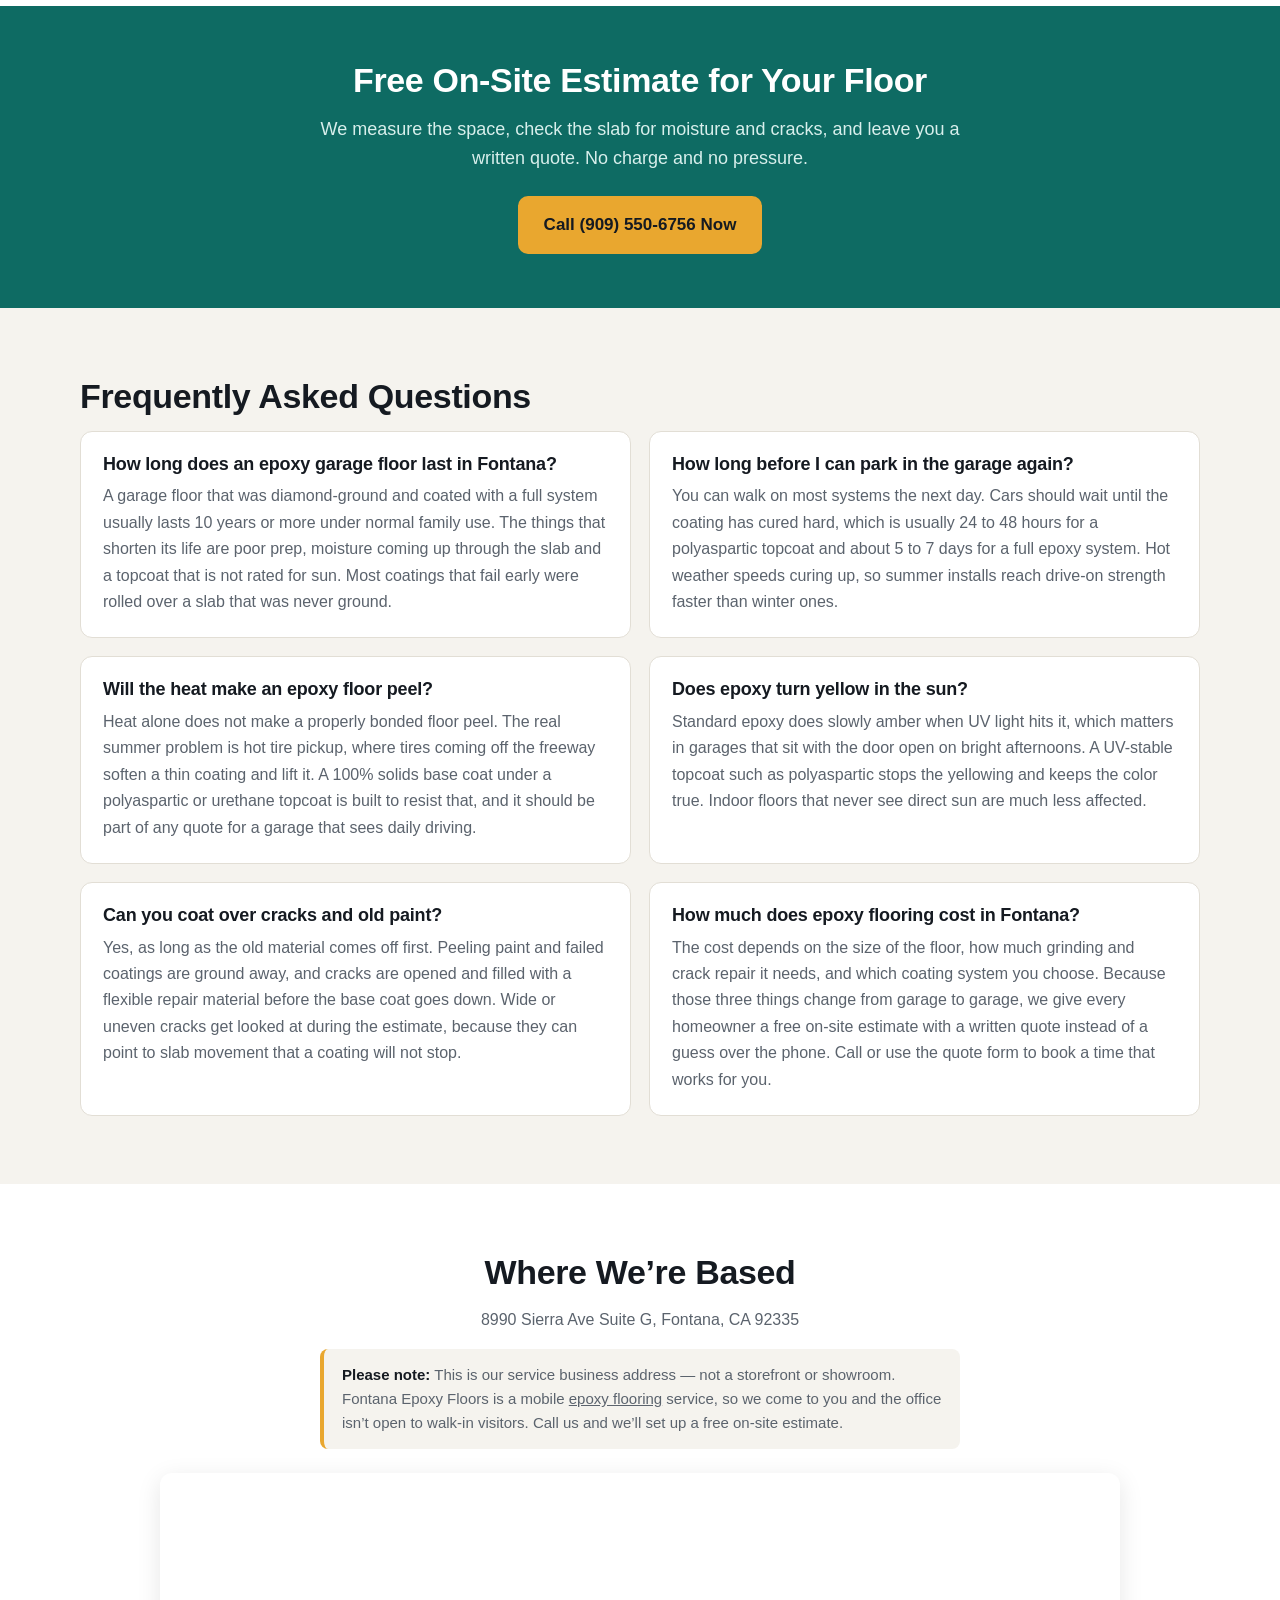
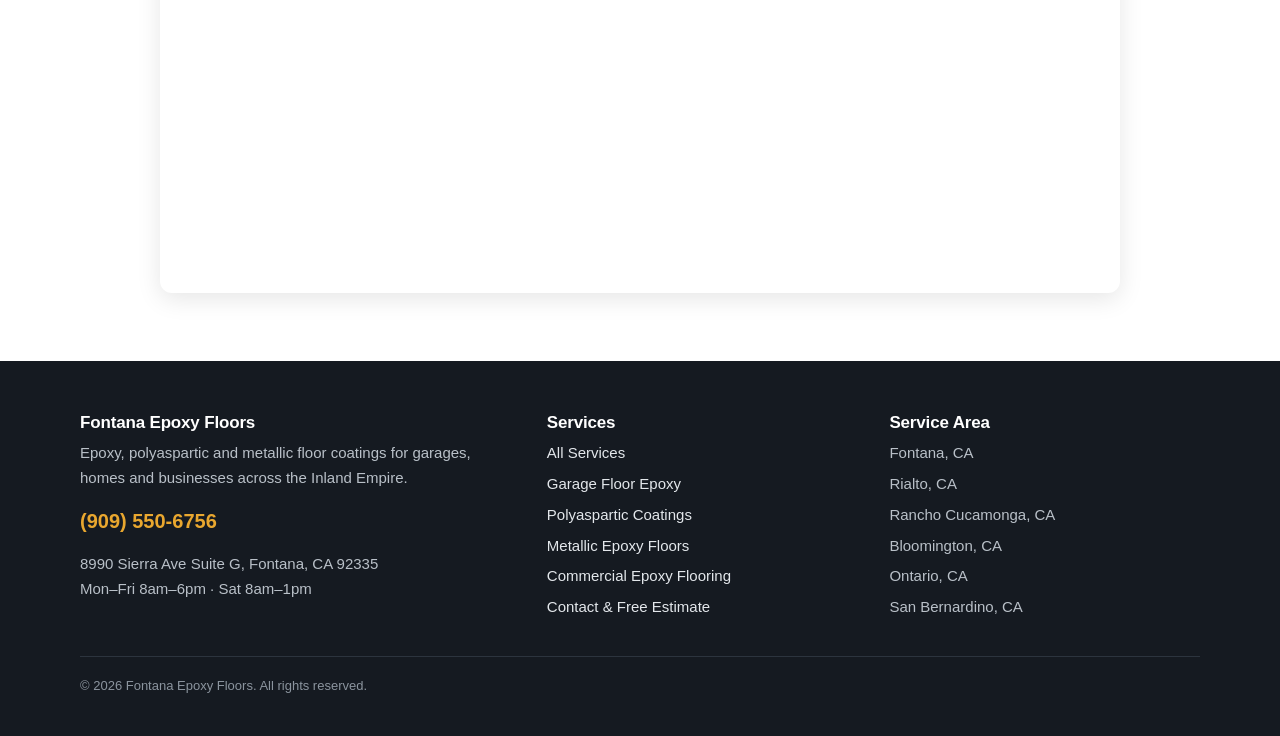
==== commit e67f4a34: "Home page header: background photo + quote form Updated header style with gradient background image." ====
--- a/index.html
+++ b/index.html
@@ -112,7 +112,7 @@
   </div>
 </nav>
 
-<header class="hero">
+<header class="hero" style="background:linear-gradient(90deg,rgba(21,26,33,0.93) 0%,rgba(21,26,33,0.84) 50%,rgba(21,26,33,0.62) 100%),url('epoxy-flooring-fontana-hero.webp') center/cover no-repeat;">
   <div class="wrap hero-grid">
     <div class="hero-copy">
       <span class="eyebrow">Garage &amp; Commercial Floor Coatings</span>
@@ -154,10 +154,6 @@
   </div>
 </header>
 
-<section class="hero-band">
-  <img src="epoxy-flooring-fontana-hero.webp" alt="Installer spreading epoxy across a two-car garage floor" width="1600" height="900">
-</section>
-
 <!-- WHAT IS IT -->
 <section class="section">
   <div class="wrap grid2">
